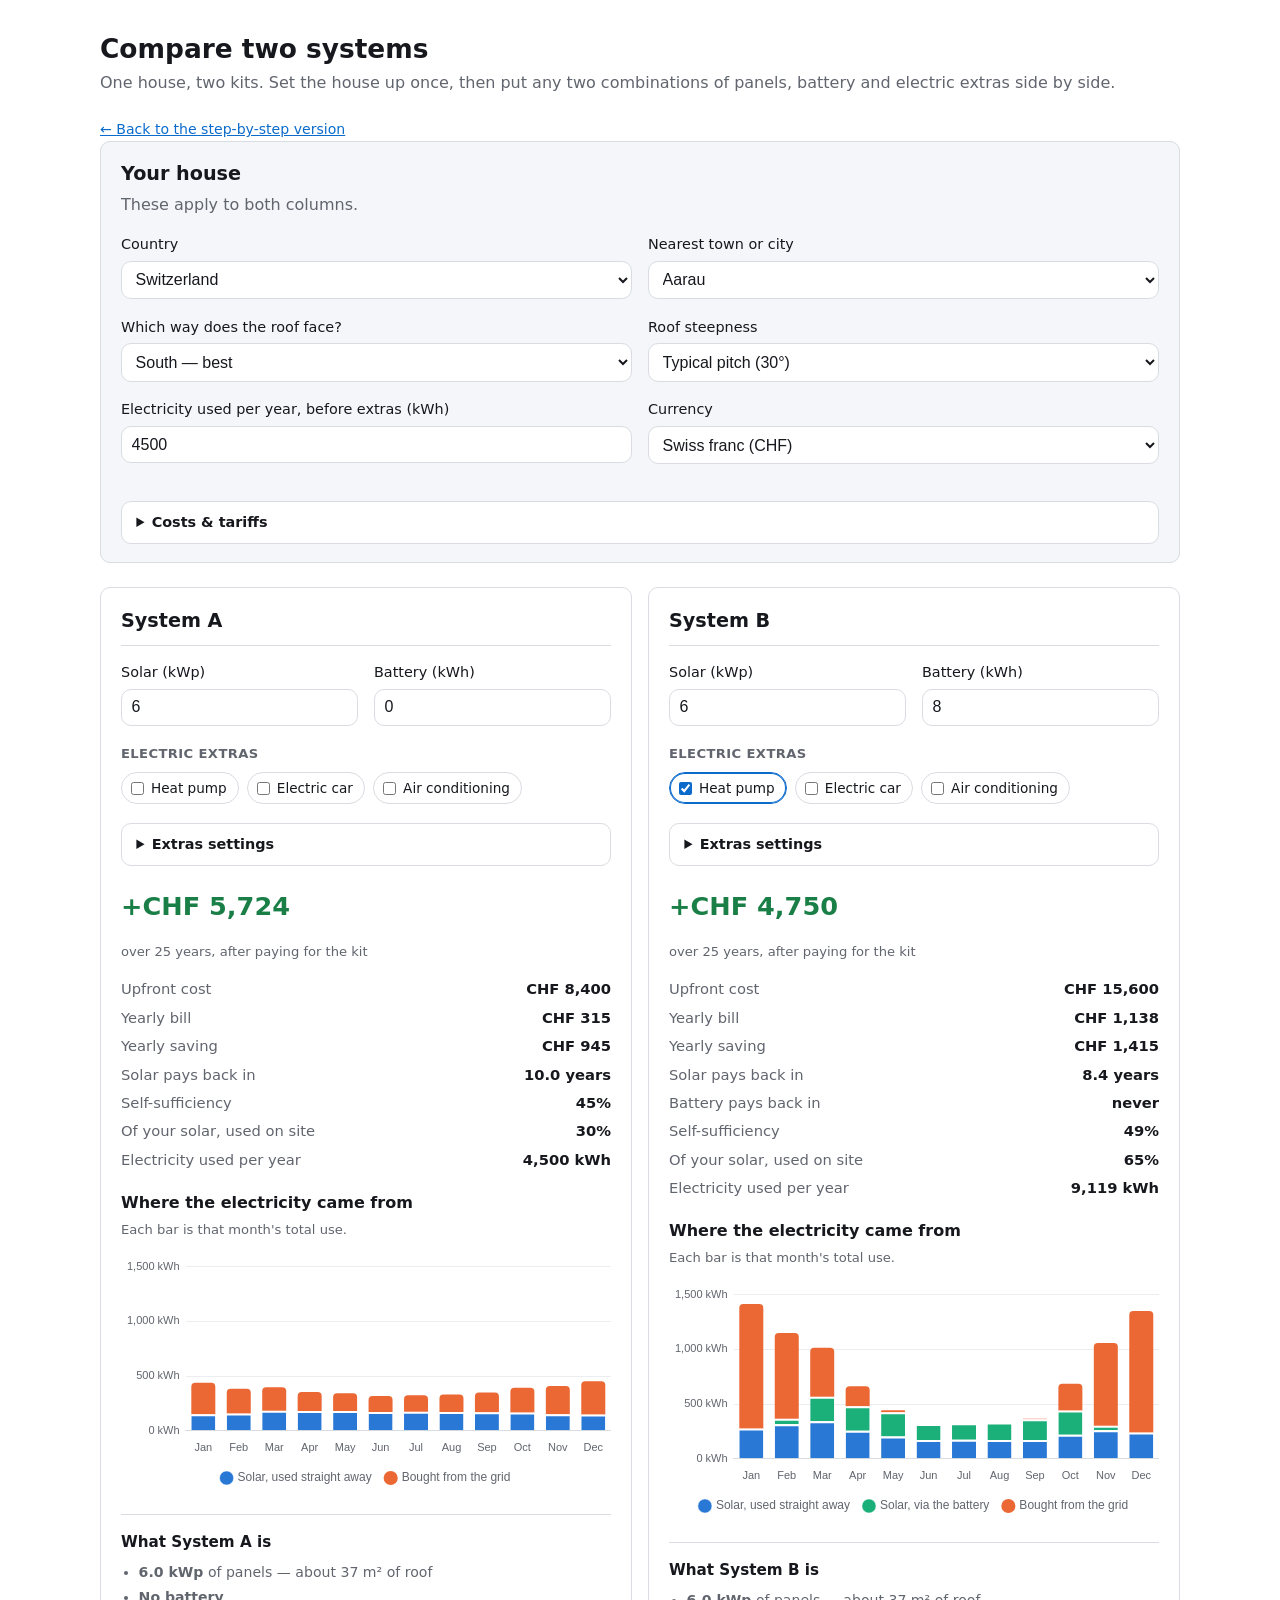
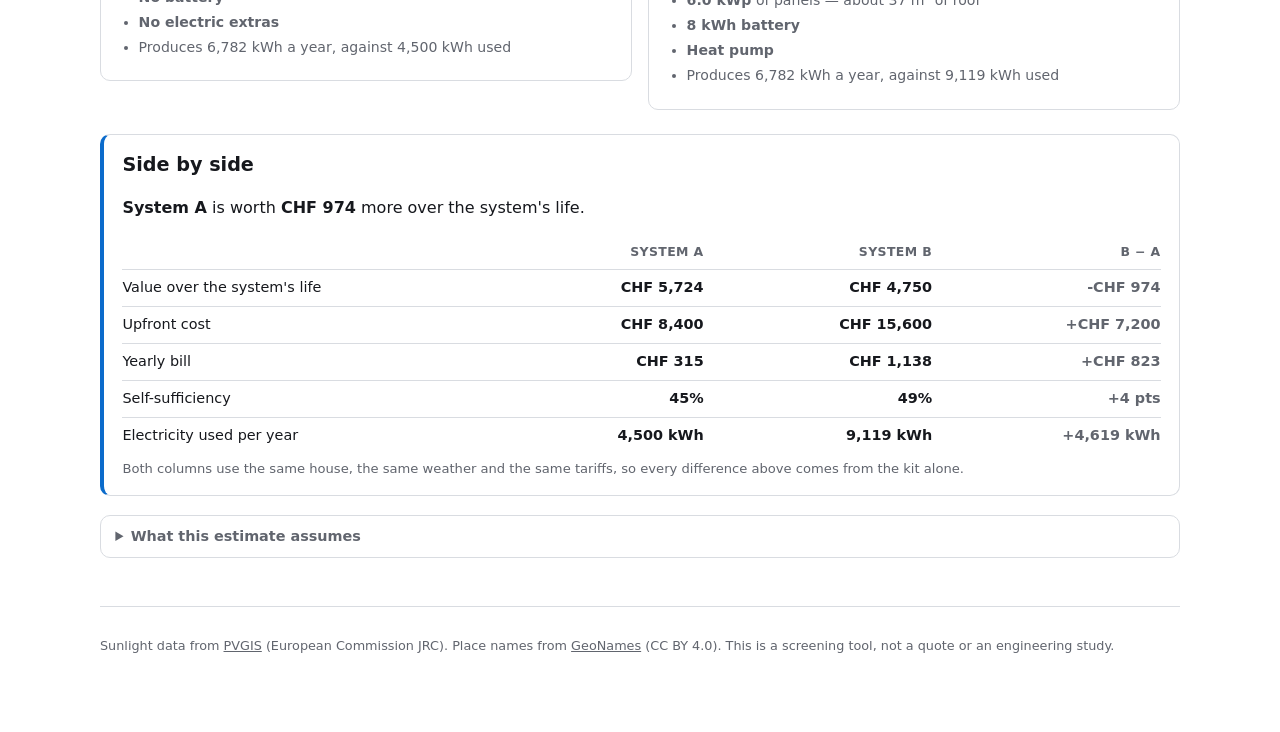
==== compare.html @ e77e7092 "Add results dashboard and side-by-side comparison mode Milestone 5 — results dashboard: - Four chart" ====
<!DOCTYPE html>
<html lang="en">
<head>
  <meta charset="UTF-8" />
  <meta name="viewport" content="width=device-width, initial-scale=1.0" />
  <title>Compare two systems — Solar Advisor</title>
  <link rel="stylesheet" href="css/style.css" />
</head>
<body class="compare-mode">
  <main>
    <header class="page-header">
      <h1>Compare two systems</h1>
      <p class="subtitle">
        One house, two kits. Set the house up once, then put any two combinations of panels,
        battery and electric extras side by side.
      </p>
      <p class="mode-switch"><a href="index.html">&larr; Back to the step-by-step version</a></p>
    </header>

    <!-- The house is shared on purpose: two scenarios in different towns, or on different
         tariffs, are not comparable — the difference would not be something you could act on.
         Only the kit differs between the columns. -->
    <section class="shared-panel">
      <h2>Your house</h2>
      <p class="lead">These apply to both columns.</p>

      <div class="row">
        <div class="field">
          <label for="country">Country</label>
          <select id="country"></select>
        </div>
        <div class="field">
          <label for="city">Nearest town or city</label>
          <select id="city"></select>
        </div>
      </div>

      <div class="row">
        <div class="field">
          <label for="orientation">Which way does the roof face?</label>
          <select id="orientation">
            <option value="0" selected>South — best</option>
            <option value="-45">South-east</option>
            <option value="45">South-west</option>
            <option value="-90">East</option>
            <option value="90">West</option>
          </select>
        </div>
        <div class="field">
          <label for="tilt">Roof steepness</label>
          <select id="tilt">
            <option value="0">Flat roof</option>
            <option value="15">Shallow (15°)</option>
            <option value="30" selected>Typical pitch (30°)</option>
            <option value="45">Steep (45°)</option>
          </select>
        </div>
      </div>

      <div class="row">
        <div class="field">
          <label for="consumption">Electricity used per year, before extras (kWh)</label>
          <input type="number" id="consumption" min="100" step="50" value="4500" />
        </div>
        <div class="field">
          <label for="currency">Currency</label>
          <select id="currency">
            <option value="EUR">Euro (€)</option>
            <option value="CHF">Swiss franc (CHF)</option>
            <option value="GBP">Pound sterling (£)</option>
            <option value="SEK">Swedish krona (SEK)</option>
            <option value="NOK">Norwegian krone (NOK)</option>
            <option value="DKK">Danish krone (DKK)</option>
            <option value="PLN">Polish złoty (PLN)</option>
            <option value="CZK">Czech koruna (CZK)</option>
            <option value="HUF">Hungarian forint (HUF)</option>
            <option value="RON">Romanian leu (RON)</option>
            <option value="BGN">Bulgarian lev (BGN)</option>
          </select>
        </div>
      </div>

      <details class="advanced">
        <summary>Costs &amp; tariffs</summary>
        <div class="row">
          <div class="field">
            <label for="retailPrice">What you pay for electricity (per kWh)</label>
            <input type="number" id="retailPrice" step="0.01" min="0" value="0.28" />
          </div>
          <div class="field">
            <label for="feedInTariff">What you are paid for exports (per kWh)</label>
            <input type="number" id="feedInTariff" step="0.01" min="0" value="0.08" />
          </div>
        </div>
        <div class="row">
          <div class="field">
            <label for="capexPerKwp">Solar system cost (per kWp, installed)</label>
            <input type="number" id="capexPerKwp" step="10" min="0" value="1400" />
          </div>
          <div class="field">
            <label for="batteryCapexPerKwh">Battery cost (per kWh)</label>
            <input type="number" id="batteryCapexPerKwh" step="10" min="0" value="900" />
          </div>
        </div>
        <div class="row">
          <div class="field">
            <label for="discountRate">Discount rate (%)</label>
            <input type="number" id="discountRate" step="0.1" min="0" value="3" />
          </div>
          <div class="field">
            <label for="lifetime">System lifetime (years)</label>
            <input type="number" id="lifetime" step="1" min="1" value="25" />
          </div>
        </div>
        <div class="row">
          <div class="field">
            <label for="batteryLifetime">Battery lifetime (years)</label>
            <input type="number" id="batteryLifetime" step="1" min="1" value="15" />
          </div>
          <div class="field">
            <label for="roundTrip">Battery round-trip efficiency</label>
            <input type="number" id="roundTrip" step="0.01" min="0.5" max="1" value="0.9" />
          </div>
        </div>
        <div class="row">
          <div class="field">
            <label for="performanceRatio">Performance ratio</label>
            <input type="number" id="performanceRatio" step="0.01" min="0.5" max="1" value="0.86" />
          </div>
          <div class="field">
            <label for="tariffEscalation">Yearly electricity price rise (%)</label>
            <input type="number" id="tariffEscalation" step="0.5" min="0" value="0" />
          </div>
        </div>
      </details>
    </section>

    <p class="error" id="formError" hidden></p>

    <!-- Both columns are generated from one template in js/compare.js, so they cannot drift
         apart. -->
    <div class="compare-grid" id="compareGrid"></div>

    <section class="result-block verdict-block" id="verdictBlock" hidden>
      <h2>Side by side</h2>
      <div id="deltaBody"></div>
    </section>

    <details class="advanced assumptions-panel" id="assumptions">
      <summary>What this estimate assumes</summary>
      <div id="assumptions-body"></div>
    </details>

    <footer class="page-footer">
      <p>
        Sunlight data from <a href="https://re.jrc.ec.europa.eu/pvg_tools/en/">PVGIS</a> (European
        Commission JRC). Place names from <a href="https://www.geonames.org/">GeoNames</a>
        (CC&nbsp;BY&nbsp;4.0). This is a screening tool, not a quote or an engineering study.
      </p>
    </footer>
  </main>

  <script src="js/vendor/chart.umd.js"></script>
  <script src="js/data/load-profiles.js"></script>
  <script src="js/calc/pv.js"></script>
  <script src="js/calc/climate.js"></script>
  <script src="js/calc/aggregate.js"></script>
  <script src="js/calc/dispatch.js"></script>
  <script src="js/calc/economics.js"></script>
  <script src="js/calc/scenario.js"></script>
  <script src="js/charts.js"></script>
  <script src="js/compare.js"></script>
</body>
</html>
---- css/style.css ----
:root {
  color-scheme: light dark;
  --bg: #ffffff;
  --fg: #16181d;
  --muted: #61656e;
  --border: #d9dce1;
  --accent: #0b6bcb;
  --accent-fg: #ffffff;
  --panel: #f4f6f9;
  --good: #1a7f47;
  --bad: #b4232c;
  --radius: 10px;

  /* Chart series colours live here so light and dark swap in one place and js/charts.js can
     stay written against roles. One colour per entity, reused across every chart: a reader
     who learns "aqua is the battery" on one keeps it on the next.

     These are categorical slots 1-4 of the reference palette, and the per-chart sets were run
     through the palette validator rather than picked by eye — see the header of
     js/charts.js for the measured separations and for why orange and yellow are never put in
     the same plot. */
  --c-solar: #2a78d6;
  --c-battery: #1baf7a;
  --c-grid: #eb6834;
  --c-exported: #eda100;
  --chart-gridline: #ebedf0;
}

@media (prefers-color-scheme: dark) {
  :root {
    --bg: #131519;
    --fg: #e9eaec;
    --muted: #9aa0aa;
    --border: #333740;
    --accent: #4f9bf0;
    --accent-fg: #0b1220;
    --panel: #1c1f25;
    --good: #4cc38a;
    --bad: #f2777f;

    /* Not an automatic flip: these are the same four hues re-stepped for the dark surface
       and validated against it separately. */
    --c-solar: #3987e5;
    --c-battery: #199e70;
    --c-grid: #d95926;
    --c-exported: #c98500;
    --chart-gridline: #23262c;
  }
}

* {
  box-sizing: border-box;
}

body {
  margin: 0;
  padding: 2rem 1rem 4rem;
  background: var(--bg);
  color: var(--fg);
  font-family: system-ui, -apple-system, "Segoe UI", Roboto, sans-serif;
  line-height: 1.5;
}

main {
  max-width: 640px;
  margin: 0 auto;
  transition: max-width 0.2s ease;
}

/* The wizard reads best as a narrow column; the dashboard needs room for two charts abreast.
   The class is set on the body only while the results step is showing. */
body.results-wide main {
  max-width: 900px;
}

h1 {
  font-size: 1.65rem;
  line-height: 1.25;
  margin: 0 0 0.4rem;
}

h2 {
  font-size: 1.2rem;
  margin: 0 0 1rem;
}

.subtitle,
.lead {
  color: var(--muted);
  margin: 0 0 1.5rem;
}

/* ---- stepper ---- */
.steps {
  display: flex;
  gap: 0.35rem;
  list-style: none;
  padding: 0;
  margin: 0 0 2rem;
  font-size: 0.78rem;
  color: var(--muted);
  flex-wrap: wrap;
}

.steps li {
  display: flex;
  align-items: center;
  gap: 0.35rem;
  padding: 0.3rem 0.6rem 0.3rem 0.3rem;
  border-radius: 999px;
}

.steps li[aria-current="step"] {
  background: var(--panel);
  color: var(--fg);
  font-weight: 600;
}

.steps .dot {
  display: inline-grid;
  place-items: center;
  width: 1.4rem;
  height: 1.4rem;
  border-radius: 50%;
  background: var(--border);
  color: var(--fg);
  font-size: 0.72rem;
  font-weight: 600;
}

.steps li[aria-current="step"] .dot {
  background: var(--accent);
  color: var(--accent-fg);
}

.steps li.done .dot {
  background: var(--good);
  color: #fff;
}

/* ---- fields ---- */
.field {
  margin-bottom: 1.1rem;
}

label {
  display: block;
  font-size: 0.9rem;
  font-weight: 500;
  margin-bottom: 0.3rem;
}

input[type="number"],
select {
  width: 100%;
  padding: 0.55rem 0.6rem;
  font-size: 1rem;
  color: var(--fg);
  background: var(--bg);
  border: 1px solid var(--border);
  border-radius: var(--radius);
}

input:focus-visible,
select:focus-visible,
button:focus-visible,
summary:focus-visible {
  outline: 2px solid var(--accent);
  outline-offset: 2px;
}

input[aria-invalid="true"] {
  border-color: var(--bad);
}

.hint {
  margin: 0.35rem 0 0;
  font-size: 0.82rem;
  color: var(--muted);
}

.row {
  display: grid;
  grid-template-columns: 1fr 1fr;
  gap: 1rem;
}

@media (max-width: 520px) {
  .row {
    grid-template-columns: 1fr;
    gap: 0;
  }
}

fieldset.sizing {
  border: 1px solid var(--border);
  border-radius: var(--radius);
  padding: 1rem;
  margin: 0 0 1.1rem;
}

legend {
  font-size: 0.9rem;
  font-weight: 600;
  padding: 0 0.35rem;
}

.choice {
  display: flex;
  gap: 1rem;
  flex-wrap: wrap;
  margin-bottom: 0.9rem;
}

.radio {
  display: flex;
  align-items: center;
  gap: 0.4rem;
  font-weight: 400;
  font-size: 0.9rem;
  margin: 0;
}

.radio input {
  width: auto;
}

.derived {
  margin: 0;
  font-size: 0.85rem;
  color: var(--muted);
}

details.advanced {
  border: 1px solid var(--border);
  border-radius: var(--radius);
  padding: 0.6rem 0.9rem;
  margin-top: 1.2rem;
}

details.advanced summary {
  cursor: pointer;
  font-weight: 600;
  font-size: 0.9rem;
}

details.advanced[open] summary {
  margin-bottom: 0.9rem;
}

.asset {
  border: 1px solid var(--border);
  border-radius: var(--radius);
  padding: 0.9rem 1rem;
  margin-bottom: 1rem;
}

.toggle {
  display: flex;
  align-items: flex-start;
  gap: 0.55rem;
  margin: 0;
  font-weight: 400;
  cursor: pointer;
}

.toggle input {
  width: auto;
  margin-top: 0.25rem;
  flex: none;
}

.asset .hint {
  margin-left: 1.6rem;
}

.asset details.advanced {
  margin-top: 0.8rem;
}

.asset details.advanced[hidden] {
  display: none;
}

.delta-list {
  display: grid;
  gap: 0.6rem;
}

.delta {
  display: grid;
  grid-template-columns: 1fr auto;
  gap: 0.2rem 1rem;
  padding: 0.6rem 0.75rem;
  background: var(--panel);
  border-radius: var(--radius);
  font-size: 0.9rem;
}

.delta .name {
  font-weight: 600;
}

.delta .figure {
  text-align: right;
  font-weight: 600;
  font-variant-numeric: tabular-nums;
}

.delta .note {
  grid-column: 1 / -1;
  color: var(--muted);
  font-size: 0.84rem;
}

.placeholder {
  background: var(--panel);
  border-radius: var(--radius);
  padding: 1rem;
  font-size: 0.92rem;
}

.placeholder p {
  margin: 0 0 0.5rem;
}

.placeholder p:last-child {
  margin-bottom: 0;
}

/* ---- navigation ---- */
.wizard-nav {
  display: flex;
  gap: 0.6rem;
  margin-top: 1.8rem;
}

button {
  padding: 0.65rem 1.4rem;
  font-size: 1rem;
  font-weight: 600;
  border: none;
  border-radius: var(--radius);
  background: var(--accent);
  color: var(--accent-fg);
  cursor: pointer;
}

button.secondary {
  background: transparent;
  color: var(--fg);
  border: 1px solid var(--border);
  font-weight: 500;
}

button:hover {
  filter: brightness(1.07);
}

.error {
  margin-top: 0.9rem;
  color: var(--bad);
  font-size: 0.9rem;
}

/* ---- results ---- */
.verdict {
  background: var(--panel);
  border-left: 4px solid var(--accent);
  border-radius: var(--radius);
  padding: 1rem 1.15rem;
  margin-bottom: 1.5rem;
}

.verdict h3 {
  margin: 0 0 0.4rem;
  font-size: 1.05rem;
}

.verdict p {
  margin: 0;
  font-size: 0.95rem;
}

.headline {
  font-size: 1.9rem;
  font-weight: 700;
  line-height: 1.1;
}

.headline.good {
  color: var(--good);
}

.headline.bad {
  color: var(--bad);
}

.headline + .headline-note {
  margin: -0.2rem 0 1rem;
}

.result-block {
  border: 1px solid var(--border);
  border-radius: var(--radius);
  padding: 1rem 1.15rem;
  margin-bottom: 1rem;
}

.result-block h3 {
  margin: 0 0 0.75rem;
  font-size: 1rem;
}

.kv {
  display: grid;
  grid-template-columns: 1fr auto;
  gap: 0.4rem 1rem;
  margin: 0;
  font-size: 0.92rem;
}

.kv dt {
  color: var(--muted);
}

.kv dd {
  margin: 0;
  font-weight: 600;
  text-align: right;
  font-variant-numeric: tabular-nums;
}

/* The share is the supporting figure, not the headline one. */
.kv .share {
  font-weight: 400;
  color: var(--muted);
}

.kv dt.sub {
  padding-left: 0.9rem;
  font-size: 0.88em;
}

.kv dt.sub + dd {
  font-weight: 400;
  color: var(--muted);
}

.bar {
  height: 8px;
  border-radius: 4px;
  background: var(--border);
  overflow: hidden;
  margin: 0.15rem 0 0.7rem;
}

.bar span {
  display: block;
  height: 100%;
  background: var(--accent);
}

/* ---- results: extras toggles ---- */
/* One control row above everything it scopes — never a control inside a chart card, so every
   chart on the page always shows the same scenario. */
.scenario-bar {
  border: 1px solid var(--border);
  border-radius: var(--radius);
  padding: 0.85rem 1rem;
  margin-bottom: 1.25rem;
  background: var(--panel);
}

.scenario-bar-label {
  margin: 0 0 0.6rem;
  font-size: 0.82rem;
  font-weight: 600;
  color: var(--muted);
  text-transform: uppercase;
  letter-spacing: 0.03em;
}

.scenario-toggles {
  display: flex;
  flex-wrap: wrap;
  gap: 0.5rem;
}

.chip {
  display: inline-flex;
  align-items: center;
  gap: 0.45rem;
  margin: 0;
  padding: 0.4rem 0.85rem 0.4rem 0.7rem;
  border: 1px solid var(--border);
  border-radius: 999px;
  background: var(--bg);
  font-size: 0.9rem;
  font-weight: 500;
  cursor: pointer;
}

.chip input {
  width: auto;
  margin: 0;
  flex: none;
  accent-color: var(--accent);
}

.chip:has(input:checked) {
  border-color: var(--accent);
  box-shadow: inset 0 0 0 1px var(--accent);
}

.chip:has(input:focus-visible) {
  outline: 2px solid var(--accent);
  outline-offset: 2px;
}

.scenario-bar .hint {
  margin-top: 0.7rem;
}

/* ---- results: charts ---- */
.chart-grid {
  display: grid;
  grid-template-columns: repeat(2, minmax(0, 1fr));
  gap: 1rem;
  margin-bottom: 1rem;
}

.chart-card {
  margin: 0;
  border: 1px solid var(--border);
  border-radius: var(--radius);
  padding: 1rem 1.15rem 1.15rem;
  min-width: 0;
}

.chart-card.wide {
  grid-column: 1 / -1;
}

.chart-card[hidden] {
  display: none;
}

.chart-card figcaption h3 {
  margin: 0 0 0.3rem;
  font-size: 1rem;
}

.chart-card figcaption .hint {
  margin: 0 0 0.9rem;
}

/* Sized to hold the plot *and* the axis and legend bands beneath it, so the card never grows
   its own little scrollbar. */
.chart-frame {
  position: relative;
  height: 260px;
}

.chart-card.wide .chart-frame {
  height: 320px;
}

@media (max-width: 720px) {
  .chart-grid {
    grid-template-columns: minmax(0, 1fr);
  }
}

/* ---- comparison mode ---- */
body.compare-mode main {
  max-width: 1080px;
}

.mode-switch {
  margin: 0.75rem 0 0;
  font-size: 0.88rem;
}

.mode-switch a {
  color: var(--accent);
}

.shared-panel {
  border: 1px solid var(--border);
  border-radius: var(--radius);
  padding: 1.15rem 1.25rem;
  margin-bottom: 1.5rem;
  background: var(--panel);
}

.shared-panel h2 {
  margin-bottom: 0.25rem;
}

.shared-panel .lead {
  margin-bottom: 1.1rem;
}

.shared-panel details.advanced {
  background: var(--bg);
}

.compare-grid {
  display: grid;
  grid-template-columns: repeat(2, minmax(0, 1fr));
  gap: 1rem;
  align-items: start;
  margin-bottom: 1.5rem;
}

.compare-col {
  border: 1px solid var(--border);
  border-radius: var(--radius);
  padding: 1.15rem 1.25rem;
  min-width: 0;
}

.compare-col > h2 {
  margin-bottom: 1rem;
  padding-bottom: 0.6rem;
  border-bottom: 1px solid var(--border);
}

.col-inputs {
  margin-bottom: 1.25rem;
}

.col-inputs .scenario-bar-label {
  margin: 0 0 0.55rem;
  font-size: 0.82rem;
  font-weight: 600;
  color: var(--muted);
  text-transform: uppercase;
  letter-spacing: 0.03em;
}

.col-inputs .chip {
  font-size: 0.85rem;
  padding: 0.3rem 0.7rem 0.3rem 0.55rem;
}

.col-result .headline {
  font-size: 1.6rem;
}

.compare-col .chart-card {
  border: 0;
  padding: 0;
  margin-top: 1.25rem;
}

.compare-col .chart-frame {
  height: 240px;
}

.col-summary {
  margin-top: 1.25rem;
  padding-top: 1rem;
  border-top: 1px solid var(--border);
}

.col-summary h3 {
  margin: 0 0 0.5rem;
  font-size: 0.95rem;
}

.summary-list {
  margin: 0;
  padding-left: 1.1rem;
  font-size: 0.88rem;
  color: var(--muted);
}

.summary-list li {
  margin-bottom: 0.25rem;
}

.verdict-block {
  border-left: 4px solid var(--accent);
}

.verdict-line {
  margin: 0 0 1rem;
  font-size: 1rem;
}

.delta-table {
  font-size: 0.9rem;
}

.delta-row {
  display: grid;
  grid-template-columns: 1.6fr 1fr 1fr 1fr;
  gap: 0.5rem;
  padding: 0.45rem 0;
  border-bottom: 1px solid var(--border);
}

.delta-row span:not(:first-child) {
  text-align: right;
  font-variant-numeric: tabular-nums;
  font-weight: 600;
}

.delta-row.head {
  font-size: 0.78rem;
  text-transform: uppercase;
  letter-spacing: 0.03em;
  color: var(--muted);
}

.delta-row.head span {
  font-weight: 600;
}

.delta-row:last-child {
  border-bottom: 0;
}

.delta-cell {
  color: var(--muted);
}

@media (max-width: 860px) {
  .compare-grid {
    grid-template-columns: minmax(0, 1fr);
  }

  .delta-row {
    grid-template-columns: 1.4fr 1fr 1fr;
  }

  .delta-row span:nth-child(4) {
    display: none;
  }
}

.assumptions-panel {
  font-size: 0.86rem;
  color: var(--muted);
}

.assumptions-panel ul {
  margin: 0;
  padding-left: 1.1rem;
}

.assumptions-panel li {
  margin-bottom: 0.4rem;
}

/* ---- footer ---- */
.page-footer {
  margin-top: 3rem;
  padding-top: 1rem;
  border-top: 1px solid var(--border);
  font-size: 0.8rem;
  color: var(--muted);
}

.page-footer a {
  color: inherit;
}

.hidden {
  display: none;
}
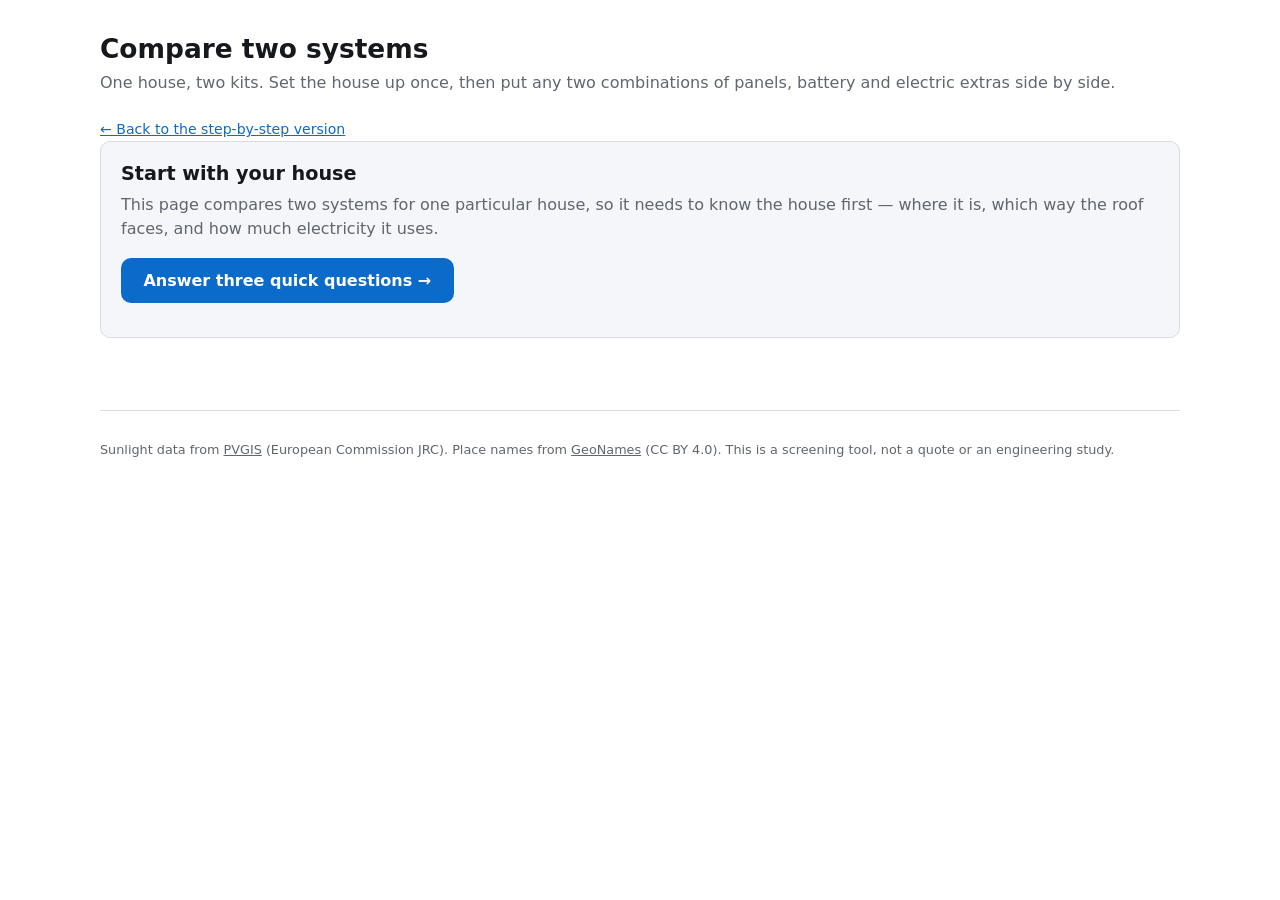
==== commit 5ad3324e: "Lock the house in comparison mode and reach it only from the wizard Comparison mode no longer stands" ====
--- a/compare.html
+++ b/compare.html
@@ -17,51 +17,38 @@
       <p class="mode-switch"><a href="index.html">&larr; Back to the step-by-step version</a></p>
     </header>
 
-    <!-- The house is shared on purpose: two scenarios in different towns, or on different
-         tariffs, are not comparable — the difference would not be something you could act on.
-         Only the kit differs between the columns. -->
-    <section class="shared-panel">
-      <h2>Your house</h2>
-      <p class="lead">These apply to both columns.</p>
+    <!-- Shown when the page is opened directly rather than from the last step of the wizard.
+         A locked house needs a house to lock, so there is nothing sensible to show without
+         one. -->
+    <section class="shared-panel" id="noStatePanel" hidden>
+      <h2>Start with your house</h2>
+      <p class="lead">
+        This page compares two systems for one particular house, so it needs to know the house
+        first — where it is, which way the roof faces, and how much electricity it uses.
+      </p>
+      <p><a class="button-link" href="index.html">Answer three quick questions &rarr;</a></p>
+    </section>
 
-      <div class="row">
-        <div class="field">
-          <label for="country">Country</label>
-          <select id="country"></select>
+    <!-- The house is fixed here, not merely shared. It was settled in the wizard, and letting
+         it move would break the one thing this page is for: two scenarios in different towns,
+         or on different roofs, are not comparable — the difference would not be something a
+         homeowner could act on. Only the kit differs between the columns. -->
+    <section class="shared-panel" id="housePanel" hidden>
+      <div class="house-head">
+        <div>
+          <h2>Your house</h2>
+          <p class="lead">
+            Carried over from your answers, and fixed for both columns — only the kit below
+            changes.
+          </p>
         </div>
-        <div class="field">
-          <label for="city">Nearest town or city</label>
-          <select id="city"></select>
-        </div>
+        <a class="secondary-link" href="index.html">Change my house</a>
       </div>
 
-      <div class="row">
-        <div class="field">
-          <label for="orientation">Which way does the roof face?</label>
-          <select id="orientation">
-            <option value="0" selected>South — best</option>
-            <option value="-45">South-east</option>
-            <option value="45">South-west</option>
-            <option value="-90">East</option>
-            <option value="90">West</option>
-          </select>
-        </div>
-        <div class="field">
-          <label for="tilt">Roof steepness</label>
-          <select id="tilt">
-            <option value="0">Flat roof</option>
-            <option value="15">Shallow (15°)</option>
-            <option value="30" selected>Typical pitch (30°)</option>
-            <option value="45">Steep (45°)</option>
-          </select>
-        </div>
-      </div>
+      <dl class="house-summary" id="houseSummary"></dl>
 
-      <div class="row">
-        <div class="field">
-          <label for="consumption">Electricity used per year, before extras (kWh)</label>
-          <input type="number" id="consumption" min="100" step="50" value="4500" />
-        </div>
+      <details class="advanced">
+        <summary>Costs &amp; tariffs</summary>
         <div class="field">
           <label for="currency">Currency</label>
           <select id="currency">
@@ -78,10 +65,6 @@
             <option value="BGN">Bulgarian lev (BGN)</option>
           </select>
         </div>
-      </div>
-
-      <details class="advanced">
-        <summary>Costs &amp; tariffs</summary>
         <div class="row">
           <div class="field">
             <label for="retailPrice">What you pay for electricity (per kWh)</label>
@@ -137,6 +120,11 @@
 
     <p class="error" id="formError" hidden></p>
 
+    <!-- Only the panels and the battery are costed anywhere in this tool, so when an extra is
+         switched on this says so where the money figures are, not only in the panel at the
+         bottom. -->
+    <p class="notice" id="costNotice" hidden></p>
+
     <!-- Both columns are generated from one template in js/compare.js, so they cannot drift
          apart. -->
     <div class="compare-grid" id="compareGrid"></div>
@@ -146,7 +134,7 @@
       <div id="deltaBody"></div>
     </section>
 
-    <details class="advanced assumptions-panel" id="assumptions">
+    <details class="advanced assumptions-panel" id="assumptions" hidden>
       <summary>What this estimate assumes</summary>
       <div id="assumptions-body"></div>
     </details>
@@ -168,6 +156,7 @@
   <script src="js/calc/dispatch.js"></script>
   <script src="js/calc/economics.js"></script>
   <script src="js/calc/scenario.js"></script>
+  <script src="js/state.js"></script>
   <script src="js/charts.js"></script>
   <script src="js/compare.js"></script>
 </body>
--- a/css/style.css
+++ b/css/style.css
@@ -24,6 +24,10 @@
   --c-grid: #eb6834;
   --c-exported: #eda100;
   --chart-gridline: #ebedf0;
+
+  --notice-bg: #fdf6e6;
+  --notice-border: #ecd9a8;
+  --notice-rule: #d99b0b;
 }
 
 @media (prefers-color-scheme: dark) {
@@ -45,6 +49,10 @@
     --c-grid: #d95926;
     --c-exported: #c98500;
     --chart-gridline: #23262c;
+
+    --notice-bg: #241f14;
+    --notice-border: #4a3f22;
+    --notice-rule: #d99b0b;
   }
 }
 
@@ -572,6 +580,57 @@
   }
 }
 
+/* ---- call to action + notices ---- */
+.cta {
+  display: flex;
+  align-items: center;
+  justify-content: space-between;
+  gap: 1.25rem;
+  flex-wrap: wrap;
+  border: 1px solid var(--border);
+  border-radius: var(--radius);
+  padding: 1rem 1.15rem;
+  margin-bottom: 1rem;
+  background: var(--panel);
+}
+
+.cta h3 {
+  margin: 0 0 0.3rem;
+  font-size: 1rem;
+}
+
+.cta .hint {
+  margin: 0;
+  max-width: 46ch;
+}
+
+.cta button {
+  flex: none;
+}
+
+/* A caveat that changes how a money figure should be read belongs beside the figure, not in
+   a panel at the bottom of the page. Warm rather than red: it qualifies the result, it does
+   not mean something went wrong. */
+.notice {
+  border: 1px solid var(--notice-border);
+  border-left: 4px solid var(--notice-rule);
+  border-radius: var(--radius);
+  background: var(--notice-bg);
+  padding: 0.8rem 1rem;
+  margin: 0 0 1.25rem;
+  font-size: 0.88rem;
+}
+
+.button-link {
+  display: inline-block;
+  padding: 0.65rem 1.4rem;
+  border-radius: var(--radius);
+  background: var(--accent);
+  color: var(--accent-fg);
+  font-weight: 600;
+  text-decoration: none;
+}
+
 /* ---- comparison mode ---- */
 body.compare-mode main {
   max-width: 1080px;
@@ -584,6 +643,38 @@
 
 .mode-switch a {
   color: var(--accent);
+}
+
+.house-head {
+  display: flex;
+  align-items: flex-start;
+  justify-content: space-between;
+  gap: 1rem;
+  flex-wrap: wrap;
+}
+
+.secondary-link {
+  flex: none;
+  font-size: 0.88rem;
+  color: var(--accent);
+}
+
+/* The house is shown, not offered for editing — it was settled in the wizard. */
+.house-summary {
+  display: grid;
+  grid-template-columns: auto 1fr;
+  gap: 0.35rem 1.25rem;
+  margin: 0.25rem 0 0;
+  font-size: 0.92rem;
+}
+
+.house-summary dt {
+  color: var(--muted);
+}
+
+.house-summary dd {
+  margin: 0;
+  font-weight: 600;
 }
 
 .shared-panel {
@@ -659,15 +750,26 @@
   height: 240px;
 }
 
+/* Every row is rendered in both columns, with a dash where it does not apply, so the two
+   charts and the blocks under them line up horizontally. Columns that grow different numbers
+   of rows put their charts at different heights, and charts you cannot scan across defeat the
+   point of a side-by-side layout. */
+.col-energy,
 .col-summary {
   margin-top: 1.25rem;
   padding-top: 1rem;
   border-top: 1px solid var(--border);
 }
 
+.col-energy h3,
 .col-summary h3 {
-  margin: 0 0 0.5rem;
+  margin: 0 0 0.6rem;
   font-size: 0.95rem;
+}
+
+.kv .na {
+  color: var(--muted);
+  font-weight: 400;
 }
 
 .summary-list {
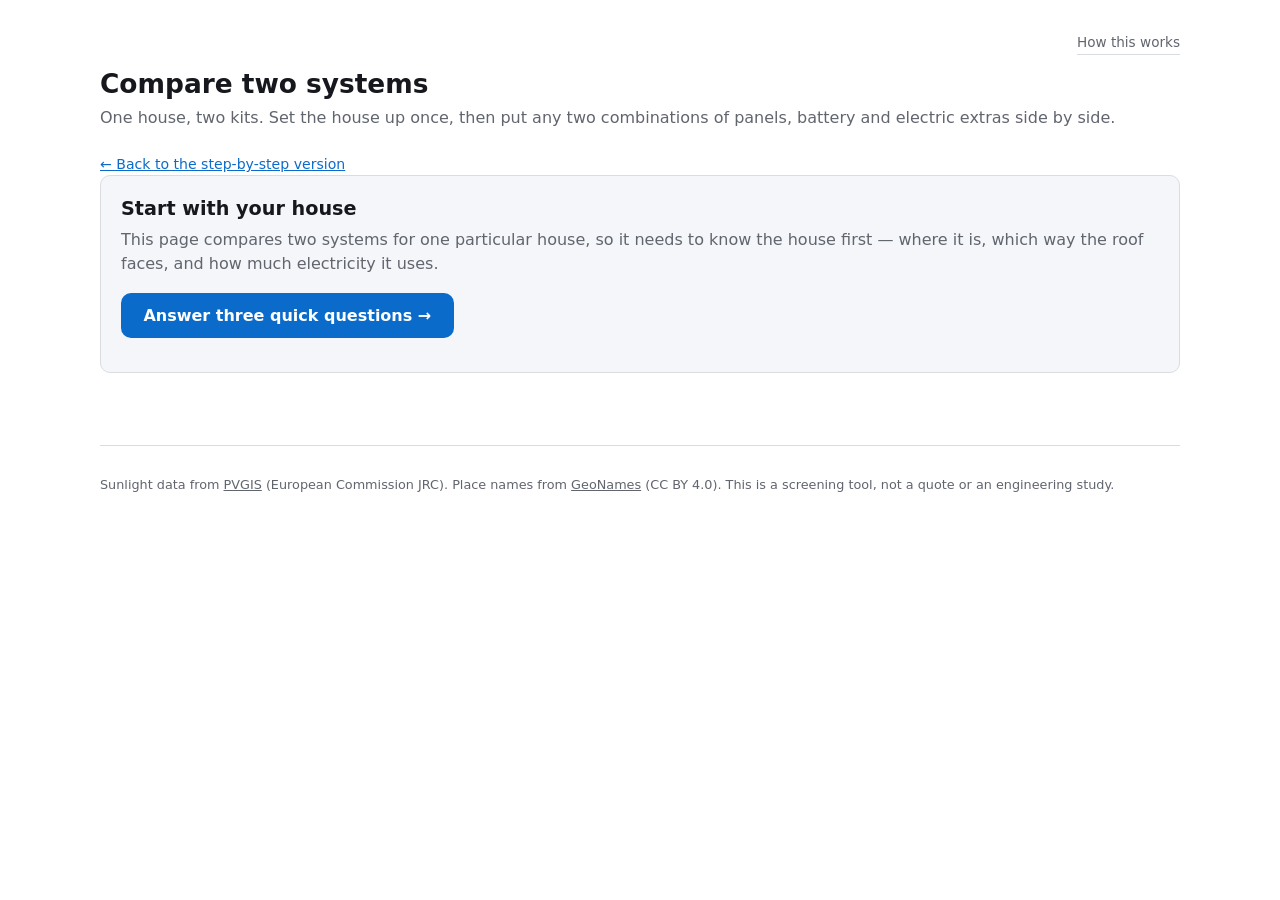
==== commit 367e0b0d: "Write the method out on its own page and link it from every header The per-results assumptions panel" ====
--- a/compare.html
+++ b/compare.html
@@ -9,6 +9,9 @@
 <body class="compare-mode">
   <main>
     <header class="page-header">
+      <nav class="site-nav">
+        <a href="methodology.html">How this works</a>
+      </nav>
       <h1>Compare two systems</h1>
       <p class="subtitle">
         One house, two kits. Set the house up once, then put any two combinations of panels,
--- a/css/style.css
+++ b/css/style.css
@@ -857,6 +857,165 @@
   margin-bottom: 0.4rem;
 }
 
+/* ---- header link to the methodology page ----
+   On every page, in the header rather than the footer: the method is the thing this tool has
+   to offer against an installer's spreadsheet, so it should not be findable only by someone
+   who already went looking. Comparison mode is deliberately *not* linked here — it is reached
+   from the end of the wizard, on a house the visitor has already described. */
+.site-nav {
+  display: flex;
+  justify-content: flex-end;
+  gap: 1rem;
+  margin-bottom: 0.75rem;
+  font-size: 0.85rem;
+}
+
+.site-nav a {
+  color: var(--muted);
+  text-decoration: none;
+  border-bottom: 1px solid var(--border);
+  padding-bottom: 0.1rem;
+}
+
+.site-nav a:hover,
+.site-nav a:focus-visible {
+  color: var(--accent);
+  border-bottom-color: var(--accent);
+}
+
+/* ---- methodology page ----
+   A reading page, so the column is set narrower than the wizard's and the whole page —
+   header, prose and footer — shares that one measure rather than having the text sit
+   off-centre inside a wider shell. */
+body.doc-page main {
+  max-width: 36rem;
+}
+
+.doc h2 {
+  font-size: 1.15rem;
+  margin: 2.75rem 0 0.75rem;
+  padding-top: 1.25rem;
+  border-top: 1px solid var(--border);
+}
+
+.doc h3 {
+  font-size: 0.98rem;
+  margin: 1.75rem 0 0.5rem;
+}
+
+.doc p {
+  margin: 0 0 1rem;
+}
+
+.doc code {
+  font-size: 0.86em;
+  background: var(--panel);
+  border-radius: 4px;
+  padding: 0.1em 0.35em;
+}
+
+.doc-intro {
+  font-size: 1.02rem;
+}
+
+/* Formulas are set apart rather than run into the prose: they are the claims a sceptical
+   reader will want to check, and they should be findable by scanning. */
+.formula {
+  background: var(--panel);
+  border-left: 3px solid var(--accent);
+  border-radius: 0 var(--radius) var(--radius) 0;
+  padding: 0.7rem 0.9rem;
+  margin: 0 0 1rem;
+  font-size: 0.92rem;
+  overflow-x: auto;
+}
+
+.toc {
+  background: var(--panel);
+  border-radius: var(--radius);
+  padding: 1rem 1.25rem;
+  margin-bottom: 2rem;
+}
+
+.toc h2 {
+  font-size: 0.78rem;
+  text-transform: uppercase;
+  letter-spacing: 0.04em;
+  color: var(--muted);
+  margin: 0 0 0.5rem;
+  padding: 0;
+  border: 0;
+}
+
+.toc ol {
+  margin: 0;
+  padding-left: 1.2rem;
+  font-size: 0.92rem;
+}
+
+.toc li {
+  margin-bottom: 0.25rem;
+}
+
+.doc-list {
+  margin: 0 0 1.25rem;
+}
+
+.doc-list dt {
+  font-weight: 600;
+  margin-bottom: 0.2rem;
+}
+
+/* Full-strength text: what is in these definitions is the substance of the section, not an
+   aside, and a paragraph of it set in the muted grey reads as small print. */
+.doc-list dd {
+  margin: 0 0 0.9rem;
+}
+
+/* The building-vintage figures read as a table, not as prose. */
+.doc-list.compact {
+  display: grid;
+  grid-template-columns: 1fr auto;
+  gap: 0.15rem 1rem;
+  font-size: 0.92rem;
+}
+
+.doc-list.compact dt {
+  font-weight: 400;
+}
+
+.doc-list.compact dd {
+  margin: 0;
+  text-align: right;
+  font-variant-numeric: tabular-nums;
+  color: var(--fg);
+}
+
+.doc-steps,
+.doc-limits {
+  padding-left: 1.2rem;
+  margin: 0 0 1.25rem;
+}
+
+.doc-steps li,
+.doc-limits li {
+  margin-bottom: 0.7rem;
+}
+
+.doc-close {
+  border-left: 3px solid var(--good);
+  background: var(--panel);
+  border-radius: 0 var(--radius) var(--radius) 0;
+  padding: 0.8rem 1rem;
+  margin-top: 1.5rem;
+}
+
+.doc-source {
+  font-size: 0.84rem;
+  color: var(--muted);
+  margin-top: 1.5rem;
+}
+
 /* ---- footer ---- */
 .page-footer {
   margin-top: 3rem;
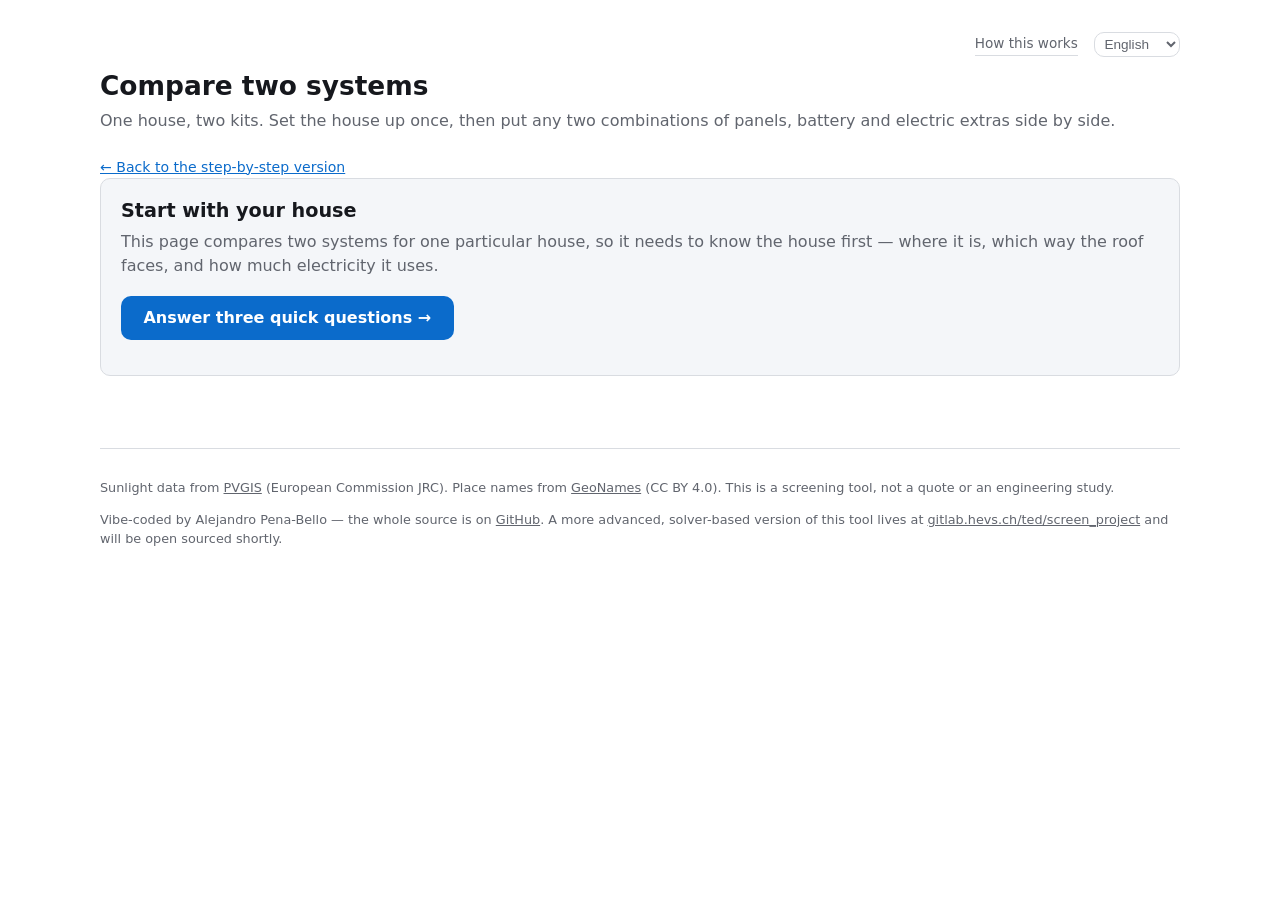
==== commit e42d41a0: "Translate the tool into five languages, bound the inputs, explain failures One commit because the ch" ====
--- a/compare.html
+++ b/compare.html
@@ -3,33 +3,46 @@
 <head>
   <meta charset="UTF-8" />
   <meta name="viewport" content="width=device-width, initial-scale=1.0" />
-  <title>Compare two systems — Solar Advisor</title>
+  <title data-i18n="compare.title">Compare two systems — Solar Advisor</title>
   <link rel="stylesheet" href="css/style.css" />
 </head>
 <body class="compare-mode">
   <main>
     <header class="page-header">
       <nav class="site-nav">
-        <a href="methodology.html">How this works</a>
+        <a href="methodology.html" data-i18n="nav.method">How this works</a>
+        <select id="langSelect" class="lang-picker" aria-label="Language"
+                data-i18n-attr="aria-label:nav.language"></select>
       </nav>
-      <h1>Compare two systems</h1>
-      <p class="subtitle">
+      <h1 data-i18n="compare.h1">Compare two systems</h1>
+      <p class="subtitle" data-i18n="compare.subtitle">
         One house, two kits. Set the house up once, then put any two combinations of panels,
         battery and electric extras side by side.
       </p>
-      <p class="mode-switch"><a href="index.html">&larr; Back to the step-by-step version</a></p>
+      <p class="mode-switch"><a href="index.html" data-i18n="compare.backLink">← Back to the step-by-step version</a></p>
     </header>
 
     <!-- Shown when the page is opened directly rather than from the last step of the wizard.
          A locked house needs a house to lock, so there is nothing sensible to show without
          one. -->
     <section class="shared-panel" id="noStatePanel" hidden>
-      <h2>Start with your house</h2>
-      <p class="lead">
+      <h2 data-i18n="compare.noState.h2">Start with your house</h2>
+      <p class="lead" data-i18n="compare.noState.lead">
         This page compares two systems for one particular house, so it needs to know the house
         first — where it is, which way the roof faces, and how much electricity it uses.
       </p>
-      <p><a class="button-link" href="index.html">Answer three quick questions &rarr;</a></p>
+      <p><a class="button-link" href="index.html" data-i18n="compare.noState.cta">Answer three quick questions →</a></p>
+    </section>
+
+    <!-- Distinct from the panel above: there *is* a house, the data behind it did not arrive.
+         Same wording as the wizard, because it is the same failure. -->
+    <section class="shared-panel" id="dataErrorPanel" role="alert" hidden>
+      <h2 data-i18n="dataError.h2">Something did not load</h2>
+      <p class="lead" data-i18n="dataError.lead">
+        The sunlight and climate data this tool runs on did not arrive, so it cannot work out
+        anything yet. That is usually a passing network problem rather than anything you did.
+      </p>
+      <p><button type="button" class="button-link" id="dataErrorRetry" data-i18n="dataError.retry">Reload the page</button></p>
     </section>
 
     <!-- The house is fixed here, not merely shared. It was settled in the wizard, and letting
@@ -39,83 +52,83 @@
     <section class="shared-panel" id="housePanel" hidden>
       <div class="house-head">
         <div>
-          <h2>Your house</h2>
-          <p class="lead">
+          <h2 data-i18n="compare.house.h2">Your house</h2>
+          <p class="lead" data-i18n="compare.house.lead">
             Carried over from your answers, and fixed for both columns — only the kit below
             changes.
           </p>
         </div>
-        <a class="secondary-link" href="index.html">Change my house</a>
+        <a class="secondary-link" href="index.html" data-i18n="compare.house.change">Change my house</a>
       </div>
 
       <dl class="house-summary" id="houseSummary"></dl>
 
       <details class="advanced">
-        <summary>Costs &amp; tariffs</summary>
+        <summary data-i18n="compare.costs.summary">Costs &amp; tariffs</summary>
         <div class="field">
-          <label for="currency">Currency</label>
+          <label for="currency" data-i18n="step2.currency">Currency</label>
           <select id="currency">
-            <option value="EUR">Euro (€)</option>
-            <option value="CHF">Swiss franc (CHF)</option>
-            <option value="GBP">Pound sterling (£)</option>
-            <option value="SEK">Swedish krona (SEK)</option>
-            <option value="NOK">Norwegian krone (NOK)</option>
-            <option value="DKK">Danish krone (DKK)</option>
-            <option value="PLN">Polish złoty (PLN)</option>
-            <option value="CZK">Czech koruna (CZK)</option>
-            <option value="HUF">Hungarian forint (HUF)</option>
-            <option value="RON">Romanian leu (RON)</option>
-            <option value="BGN">Bulgarian lev (BGN)</option>
+            <option value="EUR" data-i18n="currency.EUR">Euro (€)</option>
+            <option value="CHF" data-i18n="currency.CHF">Swiss franc (CHF)</option>
+            <option value="GBP" data-i18n="currency.GBP">Pound sterling (£)</option>
+            <option value="SEK" data-i18n="currency.SEK">Swedish krona (SEK)</option>
+            <option value="NOK" data-i18n="currency.NOK">Norwegian krone (NOK)</option>
+            <option value="DKK" data-i18n="currency.DKK">Danish krone (DKK)</option>
+            <option value="PLN" data-i18n="currency.PLN">Polish złoty (PLN)</option>
+            <option value="CZK" data-i18n="currency.CZK">Czech koruna (CZK)</option>
+            <option value="HUF" data-i18n="currency.HUF">Hungarian forint (HUF)</option>
+            <option value="RON" data-i18n="currency.RON">Romanian leu (RON)</option>
+            <option value="BGN" data-i18n="currency.BGN">Bulgarian lev (BGN)</option>
           </select>
         </div>
         <div class="row">
           <div class="field">
-            <label for="retailPrice">What you pay for electricity (per kWh)</label>
-            <input type="number" id="retailPrice" step="0.01" min="0" value="0.28" />
+            <label for="retailPrice" data-i18n="step2.retailPrice">What you pay for electricity (per kWh)</label>
+            <input type="number" id="retailPrice" step="0.01" min="0" max="5" value="0.28" />
           </div>
           <div class="field">
-            <label for="feedInTariff">What you are paid for exports (per kWh)</label>
-            <input type="number" id="feedInTariff" step="0.01" min="0" value="0.08" />
+            <label for="feedInTariff" data-i18n="step2.feedInTariff">What you are paid for exports (per kWh)</label>
+            <input type="number" id="feedInTariff" step="0.01" min="0" max="5" value="0.08" />
           </div>
         </div>
         <div class="row">
           <div class="field">
-            <label for="capexPerKwp">Solar system cost (per kWp, installed)</label>
-            <input type="number" id="capexPerKwp" step="10" min="0" value="1400" />
+            <label for="capexPerKwp" data-i18n="step2.capexPerKwp">Solar system cost (per kWp, installed)</label>
+            <input type="number" id="capexPerKwp" step="10" min="0" max="10000" value="1400" />
           </div>
           <div class="field">
-            <label for="batteryCapexPerKwh">Battery cost (per kWh)</label>
-            <input type="number" id="batteryCapexPerKwh" step="10" min="0" value="900" />
+            <label for="batteryCapexPerKwh" data-i18n="step2.batteryCapexPerKwh">Battery cost (per kWh)</label>
+            <input type="number" id="batteryCapexPerKwh" step="10" min="0" max="5000" value="900" />
           </div>
         </div>
         <div class="row">
           <div class="field">
-            <label for="discountRate">Discount rate (%)</label>
-            <input type="number" id="discountRate" step="0.1" min="0" value="3" />
+            <label for="discountRate" data-i18n="step2.discountRate">Discount rate (%)</label>
+            <input type="number" id="discountRate" step="0.1" min="0" max="20" value="3" />
           </div>
           <div class="field">
-            <label for="lifetime">System lifetime (years)</label>
-            <input type="number" id="lifetime" step="1" min="1" value="25" />
+            <label for="lifetime" data-i18n="step2.lifetime">System lifetime (years)</label>
+            <input type="number" id="lifetime" step="1" min="1" max="40" value="25" />
           </div>
         </div>
         <div class="row">
           <div class="field">
-            <label for="batteryLifetime">Battery lifetime (years)</label>
-            <input type="number" id="batteryLifetime" step="1" min="1" value="15" />
+            <label for="batteryLifetime" data-i18n="step2.batteryLifetime">Battery lifetime (years)</label>
+            <input type="number" id="batteryLifetime" step="1" min="1" max="40" value="15" />
           </div>
           <div class="field">
-            <label for="roundTrip">Battery round-trip efficiency</label>
+            <label for="roundTrip" data-i18n="step2.roundTrip">Battery round-trip efficiency</label>
             <input type="number" id="roundTrip" step="0.01" min="0.5" max="1" value="0.9" />
           </div>
         </div>
         <div class="row">
           <div class="field">
-            <label for="performanceRatio">Performance ratio</label>
+            <label for="performanceRatio" data-i18n="step2.performanceRatio">Performance ratio</label>
             <input type="number" id="performanceRatio" step="0.01" min="0.5" max="1" value="0.86" />
           </div>
           <div class="field">
-            <label for="tariffEscalation">Yearly electricity price rise (%)</label>
-            <input type="number" id="tariffEscalation" step="0.5" min="0" value="0" />
+            <label for="tariffEscalation" data-i18n="step2.tariffEscalation">Yearly electricity price rise (%)</label>
+            <input type="number" id="tariffEscalation" step="0.5" min="0" max="20" value="0" />
           </div>
         </div>
       </details>
@@ -133,25 +146,33 @@
     <div class="compare-grid" id="compareGrid"></div>
 
     <section class="result-block verdict-block" id="verdictBlock" hidden>
-      <h2>Side by side</h2>
+      <h2 data-i18n="compare.delta.h2">Side by side</h2>
       <div id="deltaBody"></div>
     </section>
 
     <details class="advanced assumptions-panel" id="assumptions" hidden>
-      <summary>What this estimate assumes</summary>
+      <summary data-i18n="assumptions.summary">What this estimate assumes</summary>
       <div id="assumptions-body"></div>
     </details>
 
     <footer class="page-footer">
-      <p>
+      <p data-i18n-html="footer.credit">
         Sunlight data from <a href="https://re.jrc.ec.europa.eu/pvg_tools/en/">PVGIS</a> (European
         Commission JRC). Place names from <a href="https://www.geonames.org/">GeoNames</a>
         (CC&nbsp;BY&nbsp;4.0). This is a screening tool, not a quote or an engineering study.
+      </p>
+      <p data-i18n-html="footer.provenance">
+        Vibe-coded by Alejandro Pena-Bello — the whole source is on
+        <a href="https://github.com/alefunxo/PV-advisor">GitHub</a>. A more advanced,
+        solver-based version of this tool lives at
+        <a href="https://gitlab.hevs.ch/ted/screen_project">gitlab.hevs.ch/ted/screen_project</a>
+        and will be open sourced shortly.
       </p>
     </footer>
   </main>
 
   <script src="js/vendor/chart.umd.js"></script>
+  <script src="js/i18n.js"></script>
   <script src="js/data/load-profiles.js"></script>
   <script src="js/calc/pv.js"></script>
   <script src="js/calc/climate.js"></script>
--- a/css/style.css
+++ b/css/style.css
@@ -631,6 +631,15 @@
   text-decoration: none;
 }
 
+/* The retry control is a button, not a link — it acts on this page rather than going
+   anywhere — so it needs the browser's own button styling cleared to match. */
+button.button-link {
+  border: 0;
+  font: inherit;
+  font-weight: 600;
+  cursor: pointer;
+}
+
 /* ---- comparison mode ---- */
 body.compare-mode main {
   max-width: 1080px;
@@ -883,6 +892,24 @@
   border-bottom-color: var(--accent);
 }
 
+/* The language picker sits in the same row as the method link, so it is sized to that row
+   rather than to the full-width form controls the shared select rule assumes. */
+.site-nav {
+  align-items: center;
+}
+
+.lang-picker {
+  width: auto;
+  padding: 0.2rem 0.35rem;
+  font-size: 0.85rem;
+  color: var(--muted);
+  border-color: var(--border);
+}
+
+.lang-picker:hover {
+  color: var(--accent);
+}
+
 /* ---- methodology page ----
    A reading page, so the column is set narrower than the wizard's and the whole page —
    header, prose and footer — shares that one measure rather than having the text sit
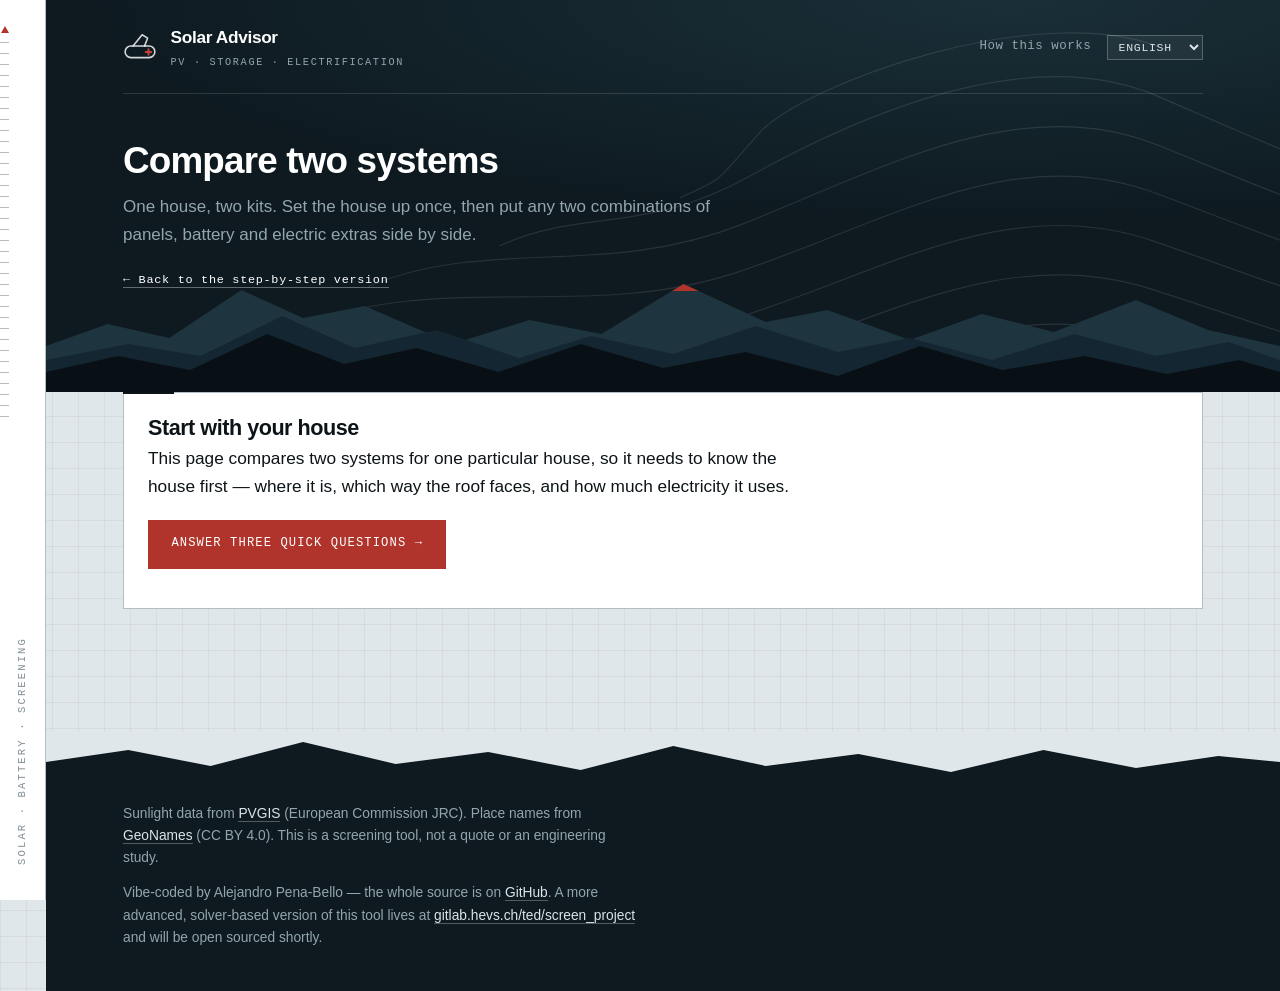
==== commit 8986c0e8: "matching new look" ====
--- a/compare.html
+++ b/compare.html
@@ -4,23 +4,47 @@
   <meta charset="UTF-8" />
   <meta name="viewport" content="width=device-width, initial-scale=1.0" />
   <title data-i18n="compare.title">Compare two systems — Solar Advisor</title>
+  <meta name="description" content="Put two solar and battery configurations for the same house side by side, one variable at a time." />
+  <meta name="theme-color" content="#0e1a20" />
+  <link rel="icon" type="image/svg+xml" href="assets/favicon.svg" />
   <link rel="stylesheet" href="css/style.css" />
 </head>
 <body class="compare-mode">
+  <div class="rail" aria-hidden="true"><span data-i18n="rail.caption">Solar · Battery · Screening</span></div>
+
+  <header class="page-header">
+    <div class="wrap">
+      <div class="masthead-nav">
+        <a class="brand" href="index.html">
+          <svg class="mark" viewBox="0 0 32 32" aria-hidden="true" focusable="false">
+            <rect x="2" y="15" width="28" height="11" rx="5.5" />
+            <path d="M9.5 15 18 4.5l5.2 3.1L20.3 15" />
+            <path class="mark-cross" d="M24 18.1v5.2M21.4 20.7h5.2" />
+          </svg>
+          <span class="brand-text">
+            <span class="brand-name" data-i18n="brand.name">Solar Advisor</span>
+            <span class="brand-tag" data-i18n="brand.tag">PV · Storage · Electrification</span>
+          </span>
+        </a>
+        <nav class="site-nav">
+          <a href="methodology.html" data-i18n="nav.method">How this works</a>
+          <select id="langSelect" class="lang-picker" aria-label="Language"
+                  data-i18n-attr="aria-label:nav.language"></select>
+        </nav>
+      </div>
+
+      <div class="masthead-hero">
+        <h1 data-i18n="compare.h1">Compare two systems</h1>
+        <p class="subtitle" data-i18n="compare.subtitle">
+          One house, two kits. Set the house up once, then put any two combinations of panels,
+          battery and electric extras side by side.
+        </p>
+        <p class="mode-switch"><a href="index.html" data-i18n="compare.backLink">← Back to the step-by-step version</a></p>
+      </div>
+    </div>
+  </header>
+
   <main>
-    <header class="page-header">
-      <nav class="site-nav">
-        <a href="methodology.html" data-i18n="nav.method">How this works</a>
-        <select id="langSelect" class="lang-picker" aria-label="Language"
-                data-i18n-attr="aria-label:nav.language"></select>
-      </nav>
-      <h1 data-i18n="compare.h1">Compare two systems</h1>
-      <p class="subtitle" data-i18n="compare.subtitle">
-        One house, two kits. Set the house up once, then put any two combinations of panels,
-        battery and electric extras side by side.
-      </p>
-      <p class="mode-switch"><a href="index.html" data-i18n="compare.backLink">← Back to the step-by-step version</a></p>
-    </header>
 
     <!-- Shown when the page is opened directly rather than from the last step of the wizard.
          A locked house needs a house to lock, so there is nothing sensible to show without
@@ -155,7 +179,10 @@
       <div id="assumptions-body"></div>
     </details>
 
-    <footer class="page-footer">
+  </main>
+
+  <footer class="page-footer">
+    <div class="wrap">
       <p data-i18n-html="footer.credit">
         Sunlight data from <a href="https://re.jrc.ec.europa.eu/pvg_tools/en/">PVGIS</a> (European
         Commission JRC). Place names from <a href="https://www.geonames.org/">GeoNames</a>
@@ -168,8 +195,8 @@
         <a href="https://gitlab.hevs.ch/ted/screen_project">gitlab.hevs.ch/ted/screen_project</a>
         and will be open sourced shortly.
       </p>
-    </footer>
-  </main>
+    </div>
+  </footer>
 
   <script src="js/vendor/chart.umd.js"></script>
   <script src="js/i18n.js"></script>
--- a/css/style.css
+++ b/css/style.css
@@ -1,54 +1,121 @@
+/* ---------------------------------------------------------------
+   PV / Battery / Electrification Advisor — "Alpine engineering"
+   Alpine night masthead with a ridgeline, graph-paper ground,
+   document sheets, and a single red signal used sparingly.
+
+   Shares the identity of apbenergy.github.io: same tokens, same
+   mono/sans split, same sharp corners, same artwork language.
+
+   Two names outside this file depend on tokens defined here, so the
+   names stay even though the values moved onto the new palette:
+   js/charts.js reads --c-solar / --c-battery / --c-grid /
+   --c-exported / --bg / --fg / --muted / --border / --chart-gridline
+   live via getComputedStyle, and _tests/suite-wizard.html asserts the
+   four --c-* names resolve to real colours. The four chart-series
+   hexes are deliberately unchanged: they carry a colour-vision
+   separation check that this design system does not govern.
+----------------------------------------------------------------- */
+
 :root {
   color-scheme: light dark;
-  --bg: #ffffff;
-  --fg: #16181d;
-  --muted: #61656e;
-  --border: #d9dce1;
-  --accent: #0b6bcb;
-  --accent-fg: #ffffff;
-  --panel: #f4f6f9;
-  --good: #1a7f47;
-  --bad: #b4232c;
-  --radius: 10px;
-
-  /* Chart series colours live here so light and dark swap in one place and js/charts.js can
-     stay written against roles. One colour per entity, reused across every chart: a reader
-     who learns "aqua is the battery" on one keeps it on the next.
-
-     These are categorical slots 1-4 of the reference palette, and the per-chart sets were run
-     through the palette validator rather than picked by eye — see the header of
-     js/charts.js for the measured separations and for why orange and yellow are never put in
-     the same plot. */
+
+  --night: #0e1a20;
+  --night-2: #16262e;
+  --night-3: #091116;
+  --ground: #e0e7ea;
+  --panel: #ffffff;
+  --panel-alt: #d5dee2;
+  --ink: #0d1418;
+  --ink-soft: #55636b;
+  --ink-faint: #808f97;
+  --line: #d5dcdf;
+  --line-strong: #b3bec4;
+  --slate: #1d4e5c;
+  --slate-deep: #123844;
+  --slate-tint: #e0ebee;
+  --red: #b0342c;
+  --red-deep: #8c2620;
+  --red-bright: #c9403a;
+  --on-night: #dbe4e8;
+  --on-night-soft: #93a5ad;
+
+  /* This tool's whole point is a yes/no money verdict, so the palette needs one
+     colour red cannot carry: a favourable answer. Muted enough not to compete
+     with the signal. */
+  --good: #2f6f4e;
+
+  /* The masthead and footer bands. Held apart from --night so dark mode can step
+     them away from the page ground and keep bracketing the working area. */
+  --band: var(--night);
+  --band-glow: #1a2f38;
+
+  --measure: 68ch;
+  --sans: "Inter", "Helvetica Neue", "Segoe UI", Arial, sans-serif;
+  --mono: "JetBrains Mono", "IBM Plex Mono", Consolas, monospace;
+  --rail-w: 46px;
+  --grid: 26px;
+  --graph-ink: rgba(13, 20, 24, 0.05);
+
+  /* The shell width every page-level container shares, so the masthead, the
+     content column and the footer line up on one edge. Reset per page below. */
+  --shell: 640px;
+
+  /* ---- names read from JS; values remapped onto the palette above ---- */
+  --bg: var(--panel);
+  --fg: var(--ink);
+  --muted: var(--ink-soft);
+  --border: var(--line-strong);
+  --radius: 0;
+
   --c-solar: #2a78d6;
   --c-battery: #1baf7a;
   --c-grid: #eb6834;
   --c-exported: #eda100;
-  --chart-gridline: #ebedf0;
+  --chart-gridline: var(--line);
 
   --notice-bg: #fdf6e6;
   --notice-border: #ecd9a8;
   --notice-rule: #d99b0b;
 }
 
+/* The dashboard and comparison mode need more room than the wizard's reading
+   column; the methodology page wants less. */
+body.results-wide { --shell: 900px; }
+body.compare-mode { --shell: 1080px; }
+body.doc-page { --shell: 40rem; }
+
+/* The site has no theme switch — this follows the reader's OS. The night ground
+   moves from being just the masthead and footer to being the whole page, so the
+   bands blend into the working area rather than standing apart from it. */
 @media (prefers-color-scheme: dark) {
   :root {
-    --bg: #131519;
-    --fg: #e9eaec;
-    --muted: #9aa0aa;
-    --border: #333740;
-    --accent: #4f9bf0;
-    --accent-fg: #0b1220;
-    --panel: #1c1f25;
-    --good: #4cc38a;
-    --bad: #f2777f;
-
-    /* Not an automatic flip: these are the same four hues re-stepped for the dark surface
+    --ground: var(--night);
+    --panel: var(--night-2);
+    --panel-alt: var(--night-3);
+    --ink: var(--on-night);
+    --ink-soft: var(--on-night-soft);
+    --ink-faint: #6f838c;
+    --line: #263840;
+    --line-strong: #3a4f58;
+    --slate: #7cbdd1;
+    --slate-deep: #a4d3e1;
+    --slate-tint: #1c333a;
+    --red: var(--red-bright);
+    --red-deep: #d1534b;
+    --good: #5fae82;
+    --graph-ink: rgba(219, 228, 232, 0.045);
+
+    /* One step darker than the page ground, so the bands still read as bands
+       rather than dissolving into a single flat dark page. */
+    --band: var(--night-3);
+    --band-glow: #172c35;
+
+    /* Not an automatic flip: the same four hues re-stepped for the dark surface
        and validated against it separately. */
     --c-solar: #3987e5;
     --c-battery: #199e70;
     --c-grid: #d95926;
     --c-exported: #c98500;
-    --chart-gridline: #23262c;
 
     --notice-bg: #241f14;
     --notice-border: #4a3f22;
@@ -56,135 +123,424 @@
   }
 }
 
-* {
-  box-sizing: border-box;
-}
+* { box-sizing: border-box; }
+html { scroll-behavior: smooth; }
 
 body {
   margin: 0;
-  padding: 2rem 1rem 4rem;
-  background: var(--bg);
-  color: var(--fg);
-  font-family: system-ui, -apple-system, "Segoe UI", Roboto, sans-serif;
-  line-height: 1.5;
-}
-
+  font-family: var(--sans);
+  background-color: var(--ground);
+  /* graph paper: engineering drawing ground */
+  background-image:
+    linear-gradient(to right, var(--graph-ink) 1px, transparent 1px),
+    linear-gradient(to bottom, var(--graph-ink) 1px, transparent 1px);
+  background-size: var(--grid) var(--grid);
+  color: var(--ink);
+  line-height: 1.62;
+  font-size: 17px;
+  -webkit-font-smoothing: antialiased;
+  font-feature-settings: "tnum" 1;
+}
+
+::selection { background: var(--red); color: #fff; }
+
+a { color: var(--slate); }
+
+.wrap,
 main {
-  max-width: 640px;
+  width: min(var(--shell), calc(100% - 2.5rem));
   margin: 0 auto;
-  transition: max-width 0.2s ease;
-}
-
-/* The wizard reads best as a narrow column; the dashboard needs room for two charts abreast.
-   The class is set on the body only while the results step is showing. */
-body.results-wide main {
-  max-width: 900px;
-}
-
-h1 {
-  font-size: 1.65rem;
-  line-height: 1.25;
-  margin: 0 0 0.4rem;
-}
-
-h2 {
-  font-size: 1.2rem;
-  margin: 0 0 1rem;
+}
+
+main { padding-bottom: 2.5rem; }
+
+/* ---------- decorative fixed rail ---------- */
+.rail { display: none; }
+
+@media (min-width: 980px) {
+  .rail {
+    display: flex;
+    align-items: flex-end;
+    justify-content: center;
+    position: fixed;
+    top: 0;
+    left: 0;
+    width: var(--rail-w);
+    height: 100vh;
+    border-right: 1px solid var(--line-strong);
+    background: var(--panel);
+    z-index: 40;
+    padding-bottom: 2.2rem;
+  }
+  .rail span {
+    writing-mode: vertical-rl;
+    transform: rotate(180deg);
+    font-family: var(--mono);
+    font-size: 0.66rem;
+    letter-spacing: 0.2em;
+    text-transform: uppercase;
+    color: var(--ink-faint);
+    white-space: nowrap;
+  }
+  /* altitude ticks: a survey staff running up the rail */
+  .rail::before {
+    content: "";
+    position: absolute;
+    top: 2.6rem;
+    left: 0;
+    width: 9px;
+    height: 42vh;
+    background-image: linear-gradient(to bottom, var(--line-strong) 1px, transparent 1px);
+    background-size: 100% 11px;
+  }
+  /* the summit mark at the top of the scale */
+  .rail::after {
+    content: "";
+    position: absolute;
+    top: 1.6rem;
+    left: 1px;
+    width: 0;
+    height: 0;
+    border-left: 4px solid transparent;
+    border-right: 4px solid transparent;
+    border-bottom: 7px solid var(--red);
+  }
+  body { margin-left: var(--rail-w); }
+}
+
+/* ---------- headings & type primitives ---------- */
+h1, h2, h3 {
+  font-family: var(--sans);
+  font-weight: 620;
+  color: var(--ink);
+  letter-spacing: -0.022em;
+}
+h1 { line-height: 1.02; font-size: clamp(1.75rem, 3.6vw, 2.3rem); margin: 0 0 0.9rem; }
+h2 { line-height: 1.14; font-size: 1.35rem; margin: 0 0 1rem; }
+
+/* Mono metadata label with a red rule in front of it. Used for anything that
+   names a group of controls rather than being prose. */
+.eyebrow,
+.scenario-bar-label,
+.delta-row.head {
+  font-family: var(--mono);
+  font-size: 0.72rem;
+  letter-spacing: 0.2em;
+  text-transform: uppercase;
+  color: var(--ink-faint);
+  font-weight: 500;
+}
+
+.scenario-bar-label {
+  margin: 0 0 0.85rem;
+  display: flex;
+  align-items: center;
+  gap: 0.65rem;
+}
+
+.scenario-bar-label::before {
+  content: "";
+  display: inline-block;
+  flex: none;
+  width: 1.6rem;
+  height: 2px;
+  background: var(--red);
+}
+
+/* Numbered section head: a mono counter in red, the heading beside it, a rule
+   under both, and a red tick riding that rule at the left edge. */
+.section-head {
+  display: flex;
+  align-items: baseline;
+  gap: 1rem;
+  border-bottom: 1px solid var(--line-strong);
+  padding-bottom: 0.7rem;
+  margin-bottom: 1.7rem;
+  position: relative;
+}
+.section-head::after {
+  content: "";
+  position: absolute;
+  left: 0;
+  bottom: -1px;
+  width: 2.6rem;
+  height: 2px;
+  background: var(--red);
+}
+.section-head h2 { margin: 0; font-size: 1.5rem; }
+.section-num {
+  font-family: var(--mono);
+  font-size: 0.78rem;
+  color: var(--red);
+  letter-spacing: 0.08em;
 }
 
 .subtitle,
+.lead,
+.intro {
+  max-width: var(--measure);
+  color: var(--ink-soft);
+  margin: 0 0 1.4rem;
+}
+
 .lead {
-  color: var(--muted);
-  margin: 0 0 1.5rem;
-}
-
-/* ---- stepper ---- */
+  font-size: 1.08rem;
+  line-height: 1.6;
+  color: var(--ink);
+}
+
+/* =================================================================
+   MASTHEAD — alpine night, contours, ridgeline
+   ================================================================= */
+.page-header {
+  position: relative;
+  isolation: isolate;
+  background: var(--band);
+  background-image: radial-gradient(120% 90% at 78% 0%, var(--band-glow) 0%, var(--band) 62%);
+  color: var(--on-night);
+  overflow: hidden;
+  padding-bottom: 5rem;
+}
+
+/* survey contours drifting through the sky */
+.page-header::before {
+  content: "";
+  position: absolute;
+  inset: 0;
+  z-index: 0;
+  pointer-events: none;
+  background-image: url("data:image/svg+xml,%3Csvg xmlns='http://www.w3.org/2000/svg' width='900' height='440' viewBox='0 0 900 440'%3E%3Cg fill='none' stroke='%23ffffff' stroke-width='1' stroke-opacity='0.10'%3E%3Cpath d='M-20 400C120 356 210 402 330 372S560 268 690 306 880 372 920 350'/%3E%3Cpath d='M-20 366C110 320 214 366 336 332S566 226 692 266 882 336 920 314'/%3E%3Cpath d='M-20 332C104 286 218 330 342 292S572 184 694 226 884 300 920 278'/%3E%3Cpath d='M-20 298C100 250 222 294 348 252S578 142 696 186 886 264 920 242'/%3E%3Cpath d='M40 264C140 222 236 258 352 212S584 100 698 146 888 228 920 206'/%3E%3Cpath d='M150 230C220 198 268 222 358 172S590 58 700 106 890 192 920 170'/%3E%3Cpath d='M300 190C340 172 330 176 366 136S600 22 704 66'/%3E%3C/g%3E%3C/svg%3E");
+  background-position: right -120px top -30px;
+  background-repeat: no-repeat;
+  background-size: 1080px auto;
+}
+
+/* the ridgeline: three ranges, near one darkest, one red summit beacon */
+.page-header::after {
+  content: "";
+  position: absolute;
+  left: 0;
+  right: 0;
+  bottom: 0;
+  height: 132px;
+  z-index: 1;
+  pointer-events: none;
+  background-image: url("data:image/svg+xml,%3Csvg xmlns='http://www.w3.org/2000/svg' width='1200' height='132' viewBox='0 0 1200 132' preserveAspectRatio='none'%3E%3Cpath fill='%231e343f' d='M0 86 60 64 120 78 190 30 250 58 310 46 395 84 470 60 540 74 620 24 700 62 760 50 840 80 910 54 980 72 1060 40 1130 70 1200 86V132H0Z'/%3E%3Cpath fill='%23b0342c' d='M620 24 634.7 31H608.8Z'/%3E%3Cpath fill='%23142631' d='M0 100 80 84 150 96 230 56 300 88 380 70 460 98 530 76 610 94 690 66 770 92 840 78 920 100 1000 74 1080 96 1150 82 1200 100V132H0Z'/%3E%3Cpath fill='%23081015' d='M0 112 70 96 140 110 215 74 290 104 360 88 440 112 520 84 600 108 680 92 770 116 850 86 930 110 1010 96 1090 114 1160 100 1200 112V132H0Z'/%3E%3C/svg%3E");
+  background-repeat: no-repeat;
+  background-position: left bottom;
+  background-size: 100% 132px;
+}
+
+.page-header .wrap { position: relative; z-index: 2; }
+.page-header h1,
+.page-header h2 { color: #fff; }
+.page-header .subtitle { color: var(--on-night-soft); }
+
+/* ---------- masthead nav ---------- */
+.masthead-nav {
+  display: flex;
+  justify-content: space-between;
+  align-items: center;
+  flex-wrap: wrap;
+  gap: 1rem;
+  padding: 1.5rem 0 1.4rem;
+  border-bottom: 1px solid rgba(255, 255, 255, 0.13);
+}
+
+.brand {
+  text-decoration: none;
+  color: #fff;
+  display: flex;
+  align-items: center;
+  gap: 0.85rem;
+}
+.brand-text { display: flex; flex-direction: column; gap: 0.1rem; }
+.brand-name {
+  font-size: 1.08rem;
+  font-weight: 620;
+  letter-spacing: -0.02em;
+}
+.brand-tag {
+  font-family: var(--mono);
+  font-size: 0.64rem;
+  letter-spacing: 0.16em;
+  text-transform: uppercase;
+  color: var(--on-night-soft);
+}
+
+/* the folded-tool mark */
+.mark {
+  width: 34px;
+  height: 34px;
+  flex: none;
+  fill: none;
+  stroke: rgba(255, 255, 255, 0.82);
+  stroke-width: 1.5;
+  stroke-linecap: round;
+  stroke-linejoin: round;
+  transition: transform 0.3s cubic-bezier(0.2, 0.8, 0.3, 1), stroke 0.2s ease;
+}
+.mark .mark-cross { stroke: var(--red-bright); stroke-width: 1.9; }
+.brand:hover .mark { stroke: #fff; transform: rotate(-8deg) scale(1.04); }
+
+/* The method link and the language picker: mono metadata, on the night ground. */
+.site-nav {
+  display: flex;
+  align-items: center;
+  gap: 1rem;
+  font-family: var(--mono);
+  font-size: 0.78rem;
+  letter-spacing: 0.04em;
+}
+.site-nav a {
+  color: var(--on-night-soft);
+  text-decoration: none;
+  padding: 0.15rem 0;
+  border-bottom: 2px solid transparent;
+  transition: color 0.15s ease, border-color 0.15s ease;
+}
+.site-nav a:hover,
+.site-nav a:focus-visible {
+  color: #fff;
+  border-bottom-color: var(--red);
+}
+
+.lang-picker {
+  width: auto;
+  padding: 0.25rem 0.4rem;
+  font-family: var(--mono);
+  font-size: 0.72rem;
+  letter-spacing: 0.06em;
+  text-transform: uppercase;
+  color: var(--on-night);
+  background: rgba(255, 255, 255, 0.05);
+  border: 1px solid rgba(255, 255, 255, 0.24);
+  border-radius: 0;
+}
+.lang-picker:hover { border-color: var(--red-bright); color: #fff; }
+.lang-picker option { color: var(--ink); background: var(--panel); }
+
+/* ---------- masthead hero ---------- */
+.masthead-hero { padding: 3rem 0 1.4rem; max-width: 46rem; }
+.masthead-hero h1 { max-width: 20ch; }
+
+.mode-switch {
+  margin: 1.1rem 0 0;
+  font-family: var(--mono);
+  font-size: 0.74rem;
+  letter-spacing: 0.06em;
+}
+.mode-switch a {
+  color: #fff;
+  text-decoration: none;
+  border-bottom: 1px solid rgba(255, 255, 255, 0.35);
+  transition: border-color 0.15s ease;
+}
+.mode-switch a:hover,
+.mode-switch a:focus-visible { border-bottom-color: var(--red-bright); }
+
+/* ---------- stepper ---------- */
 .steps {
   display: flex;
-  gap: 0.35rem;
+  gap: 0.4rem;
   list-style: none;
   padding: 0;
-  margin: 0 0 2rem;
-  font-size: 0.78rem;
-  color: var(--muted);
+  margin: 2rem 0 2.2rem;
+  font-family: var(--mono);
+  font-size: 0.7rem;
+  letter-spacing: 0.09em;
+  text-transform: uppercase;
+  color: var(--ink-faint);
   flex-wrap: wrap;
 }
 
 .steps li {
   display: flex;
   align-items: center;
-  gap: 0.35rem;
-  padding: 0.3rem 0.6rem 0.3rem 0.3rem;
-  border-radius: 999px;
+  gap: 0.5rem;
+  padding: 0.3rem 0.7rem 0.3rem 0.35rem;
+  border: 1px solid transparent;
+  border-radius: 0;
 }
 
 .steps li[aria-current="step"] {
   background: var(--panel);
-  color: var(--fg);
-  font-weight: 600;
+  border-color: var(--line-strong);
+  color: var(--ink);
 }
 
 .steps .dot {
   display: inline-grid;
   place-items: center;
-  width: 1.4rem;
-  height: 1.4rem;
-  border-radius: 50%;
-  background: var(--border);
-  color: var(--fg);
-  font-size: 0.72rem;
-  font-weight: 600;
-}
-
-.steps li[aria-current="step"] .dot {
-  background: var(--accent);
-  color: var(--accent-fg);
-}
-
-.steps li.done .dot {
-  background: var(--good);
-  color: #fff;
-}
-
-/* ---- fields ---- */
-.field {
-  margin-bottom: 1.1rem;
-}
+  width: 1.5rem;
+  height: 1.5rem;
+  border-radius: 0;
+  background: var(--panel-alt);
+  color: var(--ink-soft);
+  font-size: 0.7rem;
+  font-weight: 500;
+}
+
+.steps li[aria-current="step"] .dot { background: var(--red); color: #fff; }
+.steps li.done .dot { background: var(--slate); color: #fff; }
+
+/* ---------- fields ---------- */
+.field { margin-bottom: 1.1rem; }
 
 label {
   display: block;
-  font-size: 0.9rem;
+  font-family: var(--mono);
   font-weight: 500;
-  margin-bottom: 0.3rem;
+  font-size: 0.7rem;
+  letter-spacing: 0.11em;
+  text-transform: uppercase;
+  color: var(--ink-faint);
+  margin-bottom: 0.4rem;
 }
 
 input[type="number"],
 select {
   width: 100%;
-  padding: 0.55rem 0.6rem;
-  font-size: 1rem;
-  color: var(--fg);
-  background: var(--bg);
-  border: 1px solid var(--border);
-  border-radius: var(--radius);
-}
-
-input:focus-visible,
-select:focus-visible,
-button:focus-visible,
-summary:focus-visible {
-  outline: 2px solid var(--accent);
-  outline-offset: 2px;
+  padding: 0.6rem 0.7rem;
+  border: 1px solid var(--line-strong);
+  border-radius: 0;
+  font: inherit;
+  font-size: 0.95rem;
+  color: var(--ink);
+  background: var(--ground);
+  transition: border-color 0.15s ease, background-color 0.15s ease;
+}
+
+input[type="number"]:focus,
+select:focus {
+  background: var(--panel);
+  border-color: var(--red);
+}
+
+:focus-visible {
+  outline: 2px solid var(--red);
+  outline-offset: 3px;
+}
+
+/* The step headings carry tabindex="-1" only so render() can move the caret to
+   the new step; they are destinations, not controls. Chrome treats that
+   programmatic focus as :focus-visible, which drew a red box round "Your
+   results" on every navigation — a signal colour reading as an error. */
+h2[tabindex="-1"]:focus,
+h2[tabindex="-1"]:focus-visible {
+  outline: none;
 }
 
 input[aria-invalid="true"] {
-  border-color: var(--bad);
+  border-color: var(--red);
+  box-shadow: inset 0 0 0 1px var(--red);
 }
 
 .hint {
-  margin: 0.35rem 0 0;
-  font-size: 0.82rem;
-  color: var(--muted);
+  margin: 0.4rem 0 0;
+  max-width: var(--measure);
+  font-size: 0.84rem;
+  color: var(--ink-soft);
 }
 
 .row {
@@ -201,21 +557,26 @@
 }
 
 fieldset.sizing {
-  border: 1px solid var(--border);
-  border-radius: var(--radius);
-  padding: 1rem;
+  border: 1px solid var(--line-strong);
+  border-radius: 0;
+  padding: 1.1rem 1.2rem;
   margin: 0 0 1.1rem;
+  background: var(--panel);
 }
 
 legend {
-  font-size: 0.9rem;
-  font-weight: 600;
-  padding: 0 0.35rem;
+  font-family: var(--mono);
+  font-size: 0.68rem;
+  font-weight: 500;
+  letter-spacing: 0.11em;
+  text-transform: uppercase;
+  color: var(--ink-faint);
+  padding: 0 0.4rem;
 }
 
 .choice {
   display: flex;
-  gap: 1rem;
+  gap: 1.2rem;
   flex-wrap: wrap;
   margin-bottom: 0.9rem;
 }
@@ -223,314 +584,381 @@
 .radio {
   display: flex;
   align-items: center;
-  gap: 0.4rem;
+  gap: 0.45rem;
+  font-family: var(--sans);
   font-weight: 400;
-  font-size: 0.9rem;
+  font-size: 0.92rem;
+  text-transform: none;
+  letter-spacing: normal;
+  color: var(--ink);
   margin: 0;
 }
 
-.radio input {
-  width: auto;
-}
+.radio input { width: auto; accent-color: var(--red); }
 
 .derived {
   margin: 0;
-  font-size: 0.85rem;
-  color: var(--muted);
+  font-family: var(--mono);
+  font-size: 0.76rem;
+  letter-spacing: 0.04em;
+  color: var(--ink-faint);
 }
 
 details.advanced {
-  border: 1px solid var(--border);
-  border-radius: var(--radius);
-  padding: 0.6rem 0.9rem;
+  border: 1px solid var(--line-strong);
+  border-radius: 0;
+  padding: 0.7rem 1rem;
   margin-top: 1.2rem;
+  background: var(--panel);
 }
 
 details.advanced summary {
   cursor: pointer;
-  font-weight: 600;
-  font-size: 0.9rem;
-}
-
-details.advanced[open] summary {
-  margin-bottom: 0.9rem;
-}
+  font-family: var(--mono);
+  font-size: 0.72rem;
+  letter-spacing: 0.1em;
+  text-transform: uppercase;
+  color: var(--ink-soft);
+}
+
+details.advanced[open] summary { margin-bottom: 1rem; }
 
 .asset {
-  border: 1px solid var(--border);
-  border-radius: var(--radius);
-  padding: 0.9rem 1rem;
+  position: relative;
+  background: var(--panel);
+  border: 1px solid var(--line-strong);
+  border-radius: 0;
+  padding: 1.1rem 1.2rem;
   margin-bottom: 1rem;
 }
 
 .toggle {
   display: flex;
   align-items: flex-start;
-  gap: 0.55rem;
+  gap: 0.6rem;
   margin: 0;
+  font-family: var(--sans);
+  font-size: 1rem;
   font-weight: 400;
+  text-transform: none;
+  letter-spacing: normal;
+  color: var(--ink);
   cursor: pointer;
 }
 
 .toggle input {
   width: auto;
-  margin-top: 0.25rem;
+  margin-top: 0.3rem;
   flex: none;
-}
-
-.asset .hint {
-  margin-left: 1.6rem;
-}
-
-.asset details.advanced {
-  margin-top: 0.8rem;
-}
-
-.asset details.advanced[hidden] {
-  display: none;
-}
-
-.delta-list {
+  accent-color: var(--red);
+}
+
+.asset .hint { margin-left: 1.7rem; }
+.asset details.advanced { margin-top: 0.9rem; }
+.asset details.advanced[hidden] { display: none; }
+
+/* ---------- buttons ---------- */
+.wizard-nav {
+  display: flex;
+  gap: 1.2rem;
+  align-items: center;
+  margin-top: 2rem;
+}
+
+button {
+  display: inline-block;
+  text-decoration: none;
+  font-family: var(--mono);
+  font-size: 0.76rem;
+  letter-spacing: 0.09em;
+  text-transform: uppercase;
+  cursor: pointer;
+  font-weight: 500;
+  border-radius: 0;
+  background: var(--red);
+  color: #fff;
+  border: 1px solid var(--red);
+  padding: 0.85rem 1.4rem;
+  transition: background-color 0.18s ease, color 0.18s ease, border-color 0.18s ease, transform 0.18s ease;
+}
+
+button:hover {
+  background: var(--red-deep);
+  border-color: var(--red-deep);
+  transform: translateY(-2px);
+}
+
+button.secondary {
+  background: transparent;
+  color: var(--ink);
+  border: none;
+  border-bottom: 1px solid var(--line-strong);
+  padding: 0.4rem 0.05rem;
+}
+
+button.secondary:hover {
+  background: transparent;
+  color: var(--red);
+  border-color: var(--red);
+  transform: translateX(3px);
+}
+
+.button-link {
+  display: inline-block;
+  text-decoration: none;
+  font-family: var(--mono);
+  font-size: 0.76rem;
+  letter-spacing: 0.09em;
+  text-transform: uppercase;
+  font-weight: 500;
+  border-radius: 0;
+  background: var(--red);
+  color: #fff;
+  border: 1px solid var(--red);
+  padding: 0.85rem 1.4rem;
+}
+
+.button-link:hover { background: var(--red-deep); border-color: var(--red-deep); }
+
+/* The retry control is a button, not a link — it acts on this page rather than
+   going anywhere — so it needs the browser's own button styling cleared. */
+button.button-link { font: inherit; font-family: var(--mono); cursor: pointer; }
+
+.error {
+  margin-top: 1rem;
+  color: var(--red);
+  font-size: 0.9rem;
+  font-weight: 500;
+}
+
+/* =================================================================
+   DOCUMENT SHEETS — white panels on the graph-paper ground
+   ================================================================= */
+.result-block,
+.chart-card,
+.compare-col,
+.cta,
+.shared-panel,
+.toc {
+  position: relative;
+  background: var(--panel);
+  border: 1px solid var(--line-strong);
+  border-radius: 0;
+  transition: transform 0.2s ease, box-shadow 0.2s ease;
+}
+
+/* the tab bleeding off the top-left corner — the detail people remember */
+.result-block::before,
+.chart-card::before,
+.compare-col::before,
+.cta::before,
+.shared-panel::before,
+.toc::before {
+  content: "";
+  position: absolute;
+  top: -1px;
+  left: -1px;
+  width: 3.2rem;
+  height: 2px;
+  background: var(--ink);
+  transition: background-color 0.2s ease, width 0.25s ease;
+}
+
+.result-block:hover,
+.chart-card:hover,
+.compare-col:hover,
+.cta:hover,
+.shared-panel:hover,
+.toc:hover {
+  transform: translateY(-2px);
+  box-shadow: 0 6px 18px rgba(13, 20, 24, 0.08);
+}
+
+.result-block:hover::before,
+.chart-card:hover::before,
+.compare-col:hover::before,
+.cta:hover::before,
+.shared-panel:hover::before,
+.toc:hover::before {
+  background: var(--red);
+  width: 5.4rem;
+}
+
+/* =================================================================
+   RESULTS
+   ================================================================= */
+
+/* The verdict is the answer the whole page exists to give, so it gets the dark
+   slab: a break in the page, with a red rule down its leading edge. */
+.verdict {
+  position: relative;
+  overflow: hidden;
+  background: var(--band);
+  background-image: radial-gradient(110% 120% at 88% 8%, var(--band-glow) 0%, var(--band) 60%);
+  border: none;
+  border-left: 3px solid var(--red);
+  border-radius: 0;
+  padding: 1.7rem 1.9rem 1.5rem;
+  color: var(--on-night);
+  margin-bottom: 1.6rem;
+}
+
+.verdict::after {
+  content: "";
+  position: absolute;
+  right: -40px;
+  bottom: -18px;
+  width: 320px;
+  height: 130px;
+  pointer-events: none;
+  opacity: 0.55;
+  background-image: url("data:image/svg+xml,%3Csvg xmlns='http://www.w3.org/2000/svg' width='320' height='130' viewBox='0 0 320 130'%3E%3Cg fill='none' stroke='%23ffffff' stroke-opacity='0.22' stroke-width='1.2' stroke-linejoin='round'%3E%3Cpath d='M-10 128 78 34l46 52 34-30 62 72'/%3E%3Cpath d='M96 128 186 26l54 62 40-34 50 74'/%3E%3C/g%3E%3C/svg%3E");
+  background-repeat: no-repeat;
+}
+
+.verdict > * { position: relative; z-index: 1; }
+.verdict h3 { margin: 0 0 0.5rem; font-size: 1.1rem; color: #fff; }
+.verdict p { margin: 0; font-size: 0.97rem; color: var(--on-night); }
+
+.headline {
+  font-size: 1.9rem;
+  font-weight: 660;
+  line-height: 1.1;
+  letter-spacing: -0.022em;
+  font-variant-numeric: tabular-nums;
+}
+
+.headline.good { color: var(--good); }
+.headline.bad { color: var(--red); }
+.headline + .headline-note { margin: -0.2rem 0 1rem; }
+
+.result-block {
+  padding: 1.4rem 1.5rem 1.3rem;
+  margin-bottom: 1rem;
+}
+
+.result-block h3 { margin: 0 0 0.8rem; font-size: 1.05rem; }
+
+.kv {
   display: grid;
-  gap: 0.6rem;
-}
+  grid-template-columns: 1fr auto;
+  gap: 0.45rem 1rem;
+  margin: 0;
+  font-size: 0.9rem;
+}
+
+.kv dt {
+  font-family: var(--mono);
+  font-size: 0.72rem;
+  letter-spacing: 0.06em;
+  text-transform: uppercase;
+  color: var(--ink-faint);
+  align-self: center;
+}
+
+.kv dd {
+  margin: 0;
+  font-weight: 560;
+  text-align: right;
+  font-variant-numeric: tabular-nums;
+}
+
+/* The share is the supporting figure, not the headline one. */
+.kv .share { font-weight: 400; color: var(--ink-soft); }
+.kv dt.sub { padding-left: 0.9rem; text-transform: none; letter-spacing: 0.02em; }
+.kv dt.sub + dd { font-weight: 400; color: var(--ink-soft); }
+.kv .na { color: var(--ink-faint); font-weight: 400; }
+
+.bar {
+  height: 8px;
+  border-radius: 0;
+  background: var(--panel-alt);
+  overflow: hidden;
+  margin: 0.2rem 0 0.8rem;
+}
+
+.bar span { display: block; height: 100%; background: var(--slate); }
+
+.delta-list { display: grid; gap: 0.7rem; }
 
 .delta {
   display: grid;
   grid-template-columns: 1fr auto;
   gap: 0.2rem 1rem;
-  padding: 0.6rem 0.75rem;
+  padding: 0.75rem 0.9rem;
   background: var(--panel);
-  border-radius: var(--radius);
+  border: 1px solid var(--line);
+  border-radius: 0;
   font-size: 0.9rem;
 }
 
-.delta .name {
-  font-weight: 600;
-}
-
-.delta .figure {
-  text-align: right;
-  font-weight: 600;
-  font-variant-numeric: tabular-nums;
-}
-
-.delta .note {
-  grid-column: 1 / -1;
-  color: var(--muted);
-  font-size: 0.84rem;
-}
+.delta .name { font-weight: 560; }
+.delta .figure { text-align: right; font-weight: 560; font-variant-numeric: tabular-nums; }
+.delta .note { grid-column: 1 / -1; color: var(--ink-soft); font-size: 0.84rem; }
 
 .placeholder {
   background: var(--panel);
-  border-radius: var(--radius);
-  padding: 1rem;
+  border: 1px solid var(--line);
+  border-radius: 0;
+  padding: 1.1rem 1.2rem;
   font-size: 0.92rem;
-}
-
-.placeholder p {
-  margin: 0 0 0.5rem;
-}
-
-.placeholder p:last-child {
-  margin-bottom: 0;
-}
-
-/* ---- navigation ---- */
-.wizard-nav {
-  display: flex;
-  gap: 0.6rem;
-  margin-top: 1.8rem;
-}
-
-button {
-  padding: 0.65rem 1.4rem;
-  font-size: 1rem;
-  font-weight: 600;
-  border: none;
-  border-radius: var(--radius);
-  background: var(--accent);
-  color: var(--accent-fg);
-  cursor: pointer;
-}
-
-button.secondary {
-  background: transparent;
-  color: var(--fg);
-  border: 1px solid var(--border);
-  font-weight: 500;
-}
-
-button:hover {
-  filter: brightness(1.07);
-}
-
-.error {
-  margin-top: 0.9rem;
-  color: var(--bad);
-  font-size: 0.9rem;
-}
-
-/* ---- results ---- */
-.verdict {
+  color: var(--ink-soft);
+}
+
+.placeholder p { margin: 0 0 0.5rem; }
+.placeholder p:last-child { margin-bottom: 0; }
+
+/* ---------- results: extras toggles ---------- */
+/* One control row above everything it scopes — never a control inside a chart
+   card, so every chart on the page always shows the same scenario. */
+.scenario-bar {
+  border: 1px solid var(--line-strong);
+  border-left: 3px solid var(--slate);
+  border-radius: 0;
+  padding: 1.1rem 1.2rem;
+  margin-bottom: 1.4rem;
   background: var(--panel);
-  border-left: 4px solid var(--accent);
-  border-radius: var(--radius);
-  padding: 1rem 1.15rem;
-  margin-bottom: 1.5rem;
-}
-
-.verdict h3 {
-  margin: 0 0 0.4rem;
-  font-size: 1.05rem;
-}
-
-.verdict p {
-  margin: 0;
-  font-size: 0.95rem;
-}
-
-.headline {
-  font-size: 1.9rem;
-  font-weight: 700;
-  line-height: 1.1;
-}
-
-.headline.good {
-  color: var(--good);
-}
-
-.headline.bad {
-  color: var(--bad);
-}
-
-.headline + .headline-note {
-  margin: -0.2rem 0 1rem;
-}
-
-.result-block {
-  border: 1px solid var(--border);
-  border-radius: var(--radius);
-  padding: 1rem 1.15rem;
-  margin-bottom: 1rem;
-}
-
-.result-block h3 {
-  margin: 0 0 0.75rem;
-  font-size: 1rem;
-}
-
-.kv {
-  display: grid;
-  grid-template-columns: 1fr auto;
-  gap: 0.4rem 1rem;
-  margin: 0;
-  font-size: 0.92rem;
-}
-
-.kv dt {
-  color: var(--muted);
-}
-
-.kv dd {
-  margin: 0;
-  font-weight: 600;
-  text-align: right;
-  font-variant-numeric: tabular-nums;
-}
-
-/* The share is the supporting figure, not the headline one. */
-.kv .share {
-  font-weight: 400;
-  color: var(--muted);
-}
-
-.kv dt.sub {
-  padding-left: 0.9rem;
-  font-size: 0.88em;
-}
-
-.kv dt.sub + dd {
-  font-weight: 400;
-  color: var(--muted);
-}
-
-.bar {
-  height: 8px;
-  border-radius: 4px;
-  background: var(--border);
-  overflow: hidden;
-  margin: 0.15rem 0 0.7rem;
-}
-
-.bar span {
-  display: block;
-  height: 100%;
-  background: var(--accent);
-}
-
-/* ---- results: extras toggles ---- */
-/* One control row above everything it scopes — never a control inside a chart card, so every
-   chart on the page always shows the same scenario. */
-.scenario-bar {
-  border: 1px solid var(--border);
-  border-radius: var(--radius);
-  padding: 0.85rem 1rem;
-  margin-bottom: 1.25rem;
-  background: var(--panel);
-}
-
-.scenario-bar-label {
-  margin: 0 0 0.6rem;
-  font-size: 0.82rem;
-  font-weight: 600;
-  color: var(--muted);
-  text-transform: uppercase;
-  letter-spacing: 0.03em;
 }
 
 .scenario-toggles {
   display: flex;
   flex-wrap: wrap;
-  gap: 0.5rem;
-}
-
+  gap: 0.6rem;
+}
+
+/* tag pills: mono, uppercase, square, red only when they are doing something */
 .chip {
   display: inline-flex;
   align-items: center;
-  gap: 0.45rem;
+  gap: 0.5rem;
   margin: 0;
-  padding: 0.4rem 0.85rem 0.4rem 0.7rem;
-  border: 1px solid var(--border);
-  border-radius: 999px;
-  background: var(--bg);
-  font-size: 0.9rem;
-  font-weight: 500;
+  padding: 0.35rem 0.75rem;
+  border: 1px solid var(--line-strong);
+  background: var(--ground);
+  color: var(--ink-soft);
+  font-family: var(--mono);
+  font-size: 0.72rem;
+  letter-spacing: 0.07em;
+  text-transform: uppercase;
+  font-weight: 400;
   cursor: pointer;
-}
-
-.chip input {
-  width: auto;
-  margin: 0;
-  flex: none;
-  accent-color: var(--accent);
-}
+  border-radius: 0;
+  transition: border-color 0.15s ease, color 0.15s ease, background-color 0.15s ease;
+}
+
+.chip input { width: auto; margin: 0; flex: none; accent-color: var(--slate); }
+
+.chip:hover { border-color: var(--slate); color: var(--slate); }
 
 .chip:has(input:checked) {
-  border-color: var(--accent);
-  box-shadow: inset 0 0 0 1px var(--accent);
-}
-
-.chip:has(input:focus-visible) {
-  outline: 2px solid var(--accent);
-  outline-offset: 2px;
-}
-
-.scenario-bar .hint {
-  margin-top: 0.7rem;
-}
-
-/* ---- results: charts ---- */
+  border-color: var(--slate);
+  background: var(--slate-tint);
+  color: var(--slate-deep);
+}
+
+.scenario-bar .hint { margin-top: 0.85rem; }
+
+/* ---------- results: charts ---------- */
 .chart-grid {
   display: grid;
   grid-template-columns: repeat(2, minmax(0, 1fr));
@@ -540,120 +968,55 @@
 
 .chart-card {
   margin: 0;
-  border: 1px solid var(--border);
-  border-radius: var(--radius);
-  padding: 1rem 1.15rem 1.15rem;
+  padding: 1.3rem 1.4rem 1.2rem;
   min-width: 0;
 }
 
-.chart-card.wide {
-  grid-column: 1 / -1;
-}
-
-.chart-card[hidden] {
-  display: none;
-}
-
-.chart-card figcaption h3 {
-  margin: 0 0 0.3rem;
-  font-size: 1rem;
-}
-
-.chart-card figcaption .hint {
-  margin: 0 0 0.9rem;
-}
-
-/* Sized to hold the plot *and* the axis and legend bands beneath it, so the card never grows
-   its own little scrollbar. */
-.chart-frame {
-  position: relative;
-  height: 260px;
-}
-
-.chart-card.wide .chart-frame {
-  height: 320px;
-}
+.chart-card.wide { grid-column: 1 / -1; }
+.chart-card[hidden] { display: none; }
+.chart-card figcaption h3 { margin: 0 0 0.35rem; font-size: 1rem; }
+.chart-card figcaption .hint { margin: 0 0 1rem; }
+
+/* Sized to hold the plot *and* the axis and legend bands beneath it, so the card
+   never grows its own little scrollbar. */
+.chart-frame { position: relative; height: 260px; }
+.chart-card.wide .chart-frame { height: 320px; }
 
 @media (max-width: 720px) {
-  .chart-grid {
-    grid-template-columns: minmax(0, 1fr);
-  }
-}
-
-/* ---- call to action + notices ---- */
+  .chart-grid { grid-template-columns: minmax(0, 1fr); }
+}
+
+/* ---------- call to action + notices ---------- */
 .cta {
   display: flex;
   align-items: center;
   justify-content: space-between;
-  gap: 1.25rem;
+  gap: 1.4rem;
   flex-wrap: wrap;
-  border: 1px solid var(--border);
-  border-radius: var(--radius);
-  padding: 1rem 1.15rem;
+  padding: 1.4rem 1.5rem;
   margin-bottom: 1rem;
-  background: var(--panel);
-}
-
-.cta h3 {
-  margin: 0 0 0.3rem;
-  font-size: 1rem;
-}
-
-.cta .hint {
-  margin: 0;
-  max-width: 46ch;
-}
-
-.cta button {
-  flex: none;
-}
-
-/* A caveat that changes how a money figure should be read belongs beside the figure, not in
-   a panel at the bottom of the page. Warm rather than red: it qualifies the result, it does
-   not mean something went wrong. */
+}
+
+.cta h3 { margin: 0 0 0.35rem; font-size: 1.02rem; }
+.cta .hint { margin: 0; max-width: 46ch; }
+.cta button { flex: none; }
+
+/* A caveat that changes how a money figure should be read belongs beside the
+   figure, not in a panel at the bottom of the page. Warm rather than red: it
+   qualifies the result, it does not mean something went wrong. */
 .notice {
   border: 1px solid var(--notice-border);
-  border-left: 4px solid var(--notice-rule);
-  border-radius: var(--radius);
+  border-left: 3px solid var(--notice-rule);
+  border-radius: 0;
   background: var(--notice-bg);
-  padding: 0.8rem 1rem;
-  margin: 0 0 1.25rem;
+  padding: 0.9rem 1.1rem;
+  margin: 0 0 1.4rem;
   font-size: 0.88rem;
 }
 
-.button-link {
-  display: inline-block;
-  padding: 0.65rem 1.4rem;
-  border-radius: var(--radius);
-  background: var(--accent);
-  color: var(--accent-fg);
-  font-weight: 600;
-  text-decoration: none;
-}
-
-/* The retry control is a button, not a link — it acts on this page rather than going
-   anywhere — so it needs the browser's own button styling cleared to match. */
-button.button-link {
-  border: 0;
-  font: inherit;
-  font-weight: 600;
-  cursor: pointer;
-}
-
-/* ---- comparison mode ---- */
-body.compare-mode main {
-  max-width: 1080px;
-}
-
-.mode-switch {
-  margin: 0.75rem 0 0;
-  font-size: 0.88rem;
-}
-
-.mode-switch a {
-  color: var(--accent);
-}
-
+/* =================================================================
+   COMPARISON MODE
+   ================================================================= */
 .house-head {
   display: flex;
   align-items: flex-start;
@@ -664,398 +1027,517 @@
 
 .secondary-link {
   flex: none;
-  font-size: 0.88rem;
-  color: var(--accent);
-}
+  font-family: var(--mono);
+  font-size: 0.72rem;
+  letter-spacing: 0.07em;
+  text-transform: uppercase;
+  color: var(--slate);
+  text-decoration: none;
+  border-bottom: 1px solid var(--line-strong);
+}
+
+.secondary-link:hover { color: var(--red); border-bottom-color: var(--red); }
 
 /* The house is shown, not offered for editing — it was settled in the wizard. */
 .house-summary {
   display: grid;
   grid-template-columns: auto 1fr;
-  gap: 0.35rem 1.25rem;
-  margin: 0.25rem 0 0;
-  font-size: 0.92rem;
+  gap: 0.4rem 1.4rem;
+  margin: 0.5rem 0 0;
+  font-size: 0.9rem;
 }
 
 .house-summary dt {
-  color: var(--muted);
-}
-
-.house-summary dd {
-  margin: 0;
-  font-weight: 600;
-}
-
-.shared-panel {
-  border: 1px solid var(--border);
-  border-radius: var(--radius);
-  padding: 1.15rem 1.25rem;
-  margin-bottom: 1.5rem;
-  background: var(--panel);
-}
-
-.shared-panel h2 {
-  margin-bottom: 0.25rem;
-}
-
-.shared-panel .lead {
-  margin-bottom: 1.1rem;
-}
-
-.shared-panel details.advanced {
-  background: var(--bg);
-}
+  font-family: var(--mono);
+  font-size: 0.68rem;
+  letter-spacing: 0.11em;
+  text-transform: uppercase;
+  color: var(--ink-faint);
+  white-space: nowrap;
+  align-self: center;
+}
+
+.house-summary dd { margin: 0; font-weight: 560; }
+
+.shared-panel { padding: 1.4rem 1.5rem; margin-bottom: 1.6rem; }
+.shared-panel h2 { margin-bottom: 0.3rem; }
+.shared-panel .lead { margin-bottom: 1.2rem; }
+.shared-panel details.advanced { background: var(--ground); }
 
 .compare-grid {
   display: grid;
   grid-template-columns: repeat(2, minmax(0, 1fr));
   gap: 1rem;
   align-items: start;
-  margin-bottom: 1.5rem;
-}
-
-.compare-col {
-  border: 1px solid var(--border);
-  border-radius: var(--radius);
-  padding: 1.15rem 1.25rem;
-  min-width: 0;
-}
+  margin-bottom: 1.6rem;
+}
+
+.compare-col { padding: 1.4rem 1.5rem; min-width: 0; }
 
 .compare-col > h2 {
-  margin-bottom: 1rem;
-  padding-bottom: 0.6rem;
-  border-bottom: 1px solid var(--border);
-}
-
-.col-inputs {
-  margin-bottom: 1.25rem;
-}
-
-.col-inputs .scenario-bar-label {
-  margin: 0 0 0.55rem;
-  font-size: 0.82rem;
-  font-weight: 600;
-  color: var(--muted);
-  text-transform: uppercase;
-  letter-spacing: 0.03em;
-}
-
-.col-inputs .chip {
-  font-size: 0.85rem;
-  padding: 0.3rem 0.7rem 0.3rem 0.55rem;
-}
-
-.col-result .headline {
-  font-size: 1.6rem;
-}
+  margin-bottom: 1.2rem;
+  padding-bottom: 0.7rem;
+  border-bottom: 1px solid var(--line-strong);
+  font-size: 1.2rem;
+  position: relative;
+}
+
+.compare-col > h2::after {
+  content: "";
+  position: absolute;
+  left: 0;
+  bottom: -1px;
+  width: 2.6rem;
+  height: 2px;
+  background: var(--red);
+}
+
+.col-inputs { margin-bottom: 1.3rem; }
+.col-inputs .chip { font-size: 0.68rem; padding: 0.3rem 0.6rem; }
+.col-result .headline { font-size: 1.55rem; }
 
 .compare-col .chart-card {
   border: 0;
   padding: 0;
-  margin-top: 1.25rem;
-}
-
-.compare-col .chart-frame {
-  height: 240px;
-}
-
-/* Every row is rendered in both columns, with a dash where it does not apply, so the two
-   charts and the blocks under them line up horizontally. Columns that grow different numbers
-   of rows put their charts at different heights, and charts you cannot scan across defeat the
-   point of a side-by-side layout. */
+  margin-top: 1.3rem;
+  background: transparent;
+}
+
+.compare-col .chart-card::before { display: none; }
+.compare-col .chart-card:hover { transform: none; box-shadow: none; }
+.compare-col .chart-frame { height: 240px; }
+
+/* Every row is rendered in both columns, with a dash where it does not apply, so
+   the two charts and the blocks under them line up horizontally. Columns that
+   grow different numbers of rows put their charts at different heights, and
+   charts you cannot scan across defeat the point of a side-by-side layout. */
 .col-energy,
 .col-summary {
-  margin-top: 1.25rem;
-  padding-top: 1rem;
-  border-top: 1px solid var(--border);
+  margin-top: 1.3rem;
+  padding-top: 1.1rem;
+  border-top: 1px solid var(--line);
 }
 
 .col-energy h3,
-.col-summary h3 {
-  margin: 0 0 0.6rem;
-  font-size: 0.95rem;
-}
-
-.kv .na {
-  color: var(--muted);
-  font-weight: 400;
-}
-
+.col-summary h3 { margin: 0 0 0.7rem; font-size: 0.95rem; }
+
+/* peak markers instead of discs */
 .summary-list {
+  list-style: none;
   margin: 0;
-  padding-left: 1.1rem;
-  font-size: 0.88rem;
-  color: var(--muted);
+  padding-left: 0;
+  font-size: 0.87rem;
+  color: var(--ink-soft);
 }
 
 .summary-list li {
-  margin-bottom: 0.25rem;
-}
-
-.verdict-block {
-  border-left: 4px solid var(--accent);
-}
-
-.verdict-line {
-  margin: 0 0 1rem;
-  font-size: 1rem;
-}
-
-.delta-table {
-  font-size: 0.9rem;
-}
+  position: relative;
+  padding-left: 1.3rem;
+  margin-bottom: 0.45rem;
+}
+
+.summary-list li::before {
+  content: "";
+  position: absolute;
+  left: 0;
+  top: 0.62em;
+  width: 0;
+  height: 0;
+  border-left: 4px solid transparent;
+  border-right: 4px solid transparent;
+  border-bottom: 6px solid var(--line-strong);
+}
+
+.verdict-block { border-left: 3px solid var(--slate); }
+.verdict-line { margin: 0 0 1.1rem; font-size: 1rem; }
+
+.delta-table { font-size: 0.89rem; }
 
 .delta-row {
   display: grid;
   grid-template-columns: 1.6fr 1fr 1fr 1fr;
   gap: 0.5rem;
-  padding: 0.45rem 0;
-  border-bottom: 1px solid var(--border);
+  padding: 0.5rem 0;
+  border-bottom: 1px solid var(--line);
 }
 
 .delta-row span:not(:first-child) {
   text-align: right;
   font-variant-numeric: tabular-nums;
-  font-weight: 600;
-}
-
-.delta-row.head {
+  font-weight: 560;
+}
+
+.delta-row.head { color: var(--ink-faint); }
+.delta-row.head span { font-weight: 500; }
+.delta-row:last-child { border-bottom: 0; }
+.delta-cell { color: var(--ink-soft); }
+
+@media (max-width: 860px) {
+  .compare-grid { grid-template-columns: minmax(0, 1fr); }
+  .delta-row { grid-template-columns: 1.4fr 1fr 1fr; }
+  .delta-row span:nth-child(4) { display: none; }
+}
+
+.assumptions-panel { font-size: 0.86rem; color: var(--ink-soft); }
+.assumptions-panel ul { margin: 0; padding-left: 0; list-style: none; }
+
+.assumptions-panel li {
+  position: relative;
+  padding-left: 1.3rem;
+  margin-bottom: 0.45rem;
+}
+
+.assumptions-panel li::before {
+  content: "";
+  position: absolute;
+  left: 0;
+  top: 0.62em;
+  width: 0;
+  height: 0;
+  border-left: 4px solid transparent;
+  border-right: 4px solid transparent;
+  border-bottom: 6px solid var(--line-strong);
+}
+
+/* =================================================================
+   METHODOLOGY PAGE
+   ================================================================= */
+.doc { counter-reset: section; }
+
+/* Numbered section heads, generated by counter so no translated text changes. */
+.doc h2 {
+  position: relative;
+  counter-increment: section;
+  font-size: 1.4rem;
+  margin: 3rem 0 1.5rem;
+  padding: 0 0 0.7rem 2.8rem;
+  border-bottom: 1px solid var(--line-strong);
+}
+
+.doc h2::before {
+  content: counter(section, decimal-leading-zero);
+  position: absolute;
+  left: 0;
+  top: 0.35em;
+  font-family: var(--mono);
   font-size: 0.78rem;
+  font-weight: 400;
+  letter-spacing: 0.08em;
+  color: var(--red);
+}
+
+.doc h2::after {
+  content: "";
+  position: absolute;
+  left: 0;
+  bottom: -1px;
+  width: 2.6rem;
+  height: 2px;
+  background: var(--red);
+}
+
+.doc h3 { font-size: 1.02rem; margin: 2rem 0 0.6rem; }
+.doc p { max-width: var(--measure); margin: 0 0 1rem; }
+
+.doc code {
+  font-family: var(--mono);
+  font-size: 0.86em;
+  background: var(--panel-alt);
+  border-radius: 0;
+  padding: 0.1em 0.35em;
+}
+
+.doc-intro { font-size: 1.08rem; color: var(--ink); }
+
+.doc-intro::first-letter {
+  font-size: 2.9rem;
+  font-weight: 640;
+  float: left;
+  line-height: 0.82;
+  margin: 0.1em 0.12em 0 0;
+  color: var(--red);
+  letter-spacing: -0.03em;
+}
+
+/* Formulas are set apart rather than run into the prose: they are the claims a
+   sceptical reader will want to check, findable by scanning. */
+.formula {
+  font-family: var(--mono);
+  background: var(--panel);
+  border: 1px solid var(--line);
+  border-left: 3px solid var(--slate);
+  border-radius: 0;
+  padding: 0.8rem 1rem;
+  margin: 0 0 1.1rem;
+  font-size: 0.84rem;
+  line-height: 1.7;
+  overflow-x: auto;
+}
+
+.toc { padding: 1.2rem 1.4rem; margin-bottom: 2.4rem; }
+
+.toc h2 {
+  font-family: var(--mono);
+  font-size: 0.72rem;
+  letter-spacing: 0.2em;
   text-transform: uppercase;
-  letter-spacing: 0.03em;
-  color: var(--muted);
-}
-
-.delta-row.head span {
-  font-weight: 600;
-}
-
-.delta-row:last-child {
-  border-bottom: 0;
-}
-
-.delta-cell {
-  color: var(--muted);
-}
-
-@media (max-width: 860px) {
-  .compare-grid {
-    grid-template-columns: minmax(0, 1fr);
-  }
-
-  .delta-row {
-    grid-template-columns: 1.4fr 1fr 1fr;
-  }
-
-  .delta-row span:nth-child(4) {
-    display: none;
-  }
-}
-
-.assumptions-panel {
-  font-size: 0.86rem;
-  color: var(--muted);
-}
-
-.assumptions-panel ul {
-  margin: 0;
-  padding-left: 1.1rem;
-}
-
-.assumptions-panel li {
-  margin-bottom: 0.4rem;
-}
-
-/* ---- header link to the methodology page ----
-   On every page, in the header rather than the footer: the method is the thing this tool has
-   to offer against an installer's spreadsheet, so it should not be findable only by someone
-   who already went looking. Comparison mode is deliberately *not* linked here — it is reached
-   from the end of the wizard, on a house the visitor has already described. */
-.site-nav {
-  display: flex;
-  justify-content: flex-end;
-  gap: 1rem;
-  margin-bottom: 0.75rem;
-  font-size: 0.85rem;
-}
-
-.site-nav a {
-  color: var(--muted);
-  text-decoration: none;
-  border-bottom: 1px solid var(--border);
-  padding-bottom: 0.1rem;
-}
-
-.site-nav a:hover,
-.site-nav a:focus-visible {
-  color: var(--accent);
-  border-bottom-color: var(--accent);
-}
-
-/* The language picker sits in the same row as the method link, so it is sized to that row
-   rather than to the full-width form controls the shared select rule assumes. */
-.site-nav {
-  align-items: center;
-}
-
-.lang-picker {
-  width: auto;
-  padding: 0.2rem 0.35rem;
-  font-size: 0.85rem;
-  color: var(--muted);
-  border-color: var(--border);
-}
-
-.lang-picker:hover {
-  color: var(--accent);
-}
-
-/* ---- methodology page ----
-   A reading page, so the column is set narrower than the wizard's and the whole page —
-   header, prose and footer — shares that one measure rather than having the text sit
-   off-centre inside a wider shell. */
-body.doc-page main {
-  max-width: 36rem;
-}
-
-.doc h2 {
-  font-size: 1.15rem;
-  margin: 2.75rem 0 0.75rem;
-  padding-top: 1.25rem;
-  border-top: 1px solid var(--border);
-}
-
-.doc h3 {
-  font-size: 0.98rem;
-  margin: 1.75rem 0 0.5rem;
-}
-
-.doc p {
-  margin: 0 0 1rem;
-}
-
-.doc code {
-  font-size: 0.86em;
-  background: var(--panel);
-  border-radius: 4px;
-  padding: 0.1em 0.35em;
-}
-
-.doc-intro {
-  font-size: 1.02rem;
-}
-
-/* Formulas are set apart rather than run into the prose: they are the claims a sceptical
-   reader will want to check, and they should be findable by scanning. */
-.formula {
-  background: var(--panel);
-  border-left: 3px solid var(--accent);
-  border-radius: 0 var(--radius) var(--radius) 0;
-  padding: 0.7rem 0.9rem;
-  margin: 0 0 1rem;
-  font-size: 0.92rem;
-  overflow-x: auto;
-}
-
-.toc {
-  background: var(--panel);
-  border-radius: var(--radius);
-  padding: 1rem 1.25rem;
-  margin-bottom: 2rem;
-}
-
-.toc h2 {
-  font-size: 0.78rem;
-  text-transform: uppercase;
-  letter-spacing: 0.04em;
-  color: var(--muted);
-  margin: 0 0 0.5rem;
+  color: var(--ink-faint);
+  font-weight: 500;
+  margin: 0 0 0.7rem;
   padding: 0;
   border: 0;
-}
-
-.toc ol {
-  margin: 0;
-  padding-left: 1.2rem;
-  font-size: 0.92rem;
-}
+  counter-increment: none;
+}
+
+.toc h2::before,
+.toc h2::after { content: none; }
+
+.toc ol { margin: 0; padding-left: 0; list-style: none; counter-reset: toc; font-size: 0.92rem; }
 
 .toc li {
-  margin-bottom: 0.25rem;
-}
-
-.doc-list {
-  margin: 0 0 1.25rem;
-}
-
-.doc-list dt {
-  font-weight: 600;
-  margin-bottom: 0.2rem;
-}
-
-/* Full-strength text: what is in these definitions is the substance of the section, not an
-   aside, and a paragraph of it set in the muted grey reads as small print. */
-.doc-list dd {
-  margin: 0 0 0.9rem;
-}
+  counter-increment: toc;
+  position: relative;
+  padding-left: 2.2rem;
+  margin-bottom: 0.35rem;
+}
+
+.toc li::before {
+  content: counter(toc, decimal-leading-zero);
+  position: absolute;
+  left: 0;
+  top: 0.1em;
+  font-family: var(--mono);
+  font-size: 0.72rem;
+  color: var(--red);
+}
+
+.toc a { color: var(--slate); text-decoration: none; border-bottom: 1px solid transparent; }
+.toc a:hover { color: var(--red); border-bottom-color: currentColor; }
+
+.doc-list { margin: 0 0 1.4rem; }
+.doc-list dt { font-weight: 560; margin-bottom: 0.25rem; }
+
+/* Full-strength text: what is in these definitions is the substance of the
+   section, not an aside, and a paragraph of it in muted grey reads as fine print. */
+.doc-list dd { max-width: var(--measure); margin: 0 0 1rem; }
 
 /* The building-vintage figures read as a table, not as prose. */
 .doc-list.compact {
   display: grid;
   grid-template-columns: 1fr auto;
-  gap: 0.15rem 1rem;
-  font-size: 0.92rem;
+  gap: 0 1rem;
+  font-size: 0.9rem;
+  border-top: 1px solid var(--line);
 }
 
 .doc-list.compact dt {
   font-weight: 400;
+  color: var(--ink-soft);
+  padding: 0.45rem 0;
+  border-bottom: 1px solid var(--line);
+  margin: 0;
 }
 
 .doc-list.compact dd {
   margin: 0;
+  padding: 0.45rem 0;
   text-align: right;
+  font-family: var(--mono);
+  font-size: 0.84rem;
   font-variant-numeric: tabular-nums;
-  color: var(--fg);
-}
-
-.doc-steps,
-.doc-limits {
-  padding-left: 1.2rem;
-  margin: 0 0 1.25rem;
-}
-
-.doc-steps li,
+  color: var(--ink);
+  border-bottom: 1px solid var(--line);
+}
+
+.doc-steps {
+  list-style: none;
+  padding-left: 0;
+  margin: 0 0 1.4rem;
+  counter-reset: step;
+}
+
+.doc-steps li {
+  counter-increment: step;
+  position: relative;
+  padding-left: 2.4rem;
+  margin-bottom: 0.8rem;
+  max-width: var(--measure);
+}
+
+.doc-steps li::before {
+  content: counter(step, decimal-leading-zero);
+  position: absolute;
+  left: 0;
+  top: 0.16em;
+  font-family: var(--mono);
+  font-size: 0.75rem;
+  color: var(--red);
+}
+
+.doc-limits { list-style: none; padding-left: 0; margin: 0 0 1.4rem; }
+
 .doc-limits li {
+  position: relative;
+  padding-left: 1.3rem;
   margin-bottom: 0.7rem;
+  max-width: var(--measure);
+}
+
+.doc-limits li::before {
+  content: "";
+  position: absolute;
+  left: 0;
+  top: 0.62em;
+  width: 0;
+  height: 0;
+  border-left: 4px solid transparent;
+  border-right: 4px solid transparent;
+  border-bottom: 6px solid var(--line-strong);
 }
 
 .doc-close {
-  border-left: 3px solid var(--good);
+  border-left: 3px solid var(--slate);
   background: var(--panel);
-  border-radius: 0 var(--radius) var(--radius) 0;
-  padding: 0.8rem 1rem;
-  margin-top: 1.5rem;
+  border-radius: 0;
+  padding: 1rem 1.2rem;
+  margin-top: 1.8rem;
 }
 
 .doc-source {
-  font-size: 0.84rem;
-  color: var(--muted);
-  margin-top: 1.5rem;
-}
-
-/* ---- footer ---- */
+  font-family: var(--mono);
+  font-size: 0.72rem;
+  letter-spacing: 0.06em;
+  color: var(--ink-faint);
+  margin-top: 1.8rem;
+}
+
+/* =================================================================
+   FOOTER — the range closes the page
+   ================================================================= */
 .page-footer {
-  margin-top: 3rem;
-  padding-top: 1rem;
-  border-top: 1px solid var(--border);
-  font-size: 0.8rem;
-  color: var(--muted);
-}
-
-.page-footer a {
-  color: inherit;
-}
-
-.hidden {
-  display: none;
-}
+  position: relative;
+  background: var(--band);
+  color: var(--on-night-soft);
+  padding: 4.4rem 0 2.6rem;
+  font-size: 0.86rem;
+  margin-top: 2rem;
+  overflow: hidden;
+}
+
+/* Inverted ridge along the top edge: the light ground cuts down into the night,
+   so the page closes on the note it opened with. Drawn as a mask over the ground
+   colour rather than a filled path, so it follows the ground in either theme. */
+.page-footer::before {
+  content: "";
+  position: absolute;
+  left: 0;
+  right: 0;
+  top: 0;
+  height: 54px;
+  background-color: var(--ground);
+  -webkit-mask-image: url("data:image/svg+xml,%3Csvg xmlns='http://www.w3.org/2000/svg' width='1200' height='54' viewBox='0 0 1200 54' preserveAspectRatio='none'%3E%3Cpath fill='%23000' d='M0 0H1200V30L1140 24 1060 36 970 18 880 40 790 22 700 34 610 14 520 38 430 20 340 32 250 10 160 34 80 18 0 30Z'/%3E%3C/svg%3E");
+  mask-image: url("data:image/svg+xml,%3Csvg xmlns='http://www.w3.org/2000/svg' width='1200' height='54' viewBox='0 0 1200 54' preserveAspectRatio='none'%3E%3Cpath fill='%23000' d='M0 0H1200V30L1140 24 1060 36 970 18 880 40 790 22 700 34 610 14 520 38 430 20 340 32 250 10 160 34 80 18 0 30Z'/%3E%3C/svg%3E");
+  -webkit-mask-size: 100% 54px;
+  mask-size: 100% 54px;
+  -webkit-mask-repeat: no-repeat;
+  mask-repeat: no-repeat;
+}
+
+.page-footer .wrap { position: relative; z-index: 1; }
+.page-footer p { max-width: var(--measure); margin: 0 0 0.8rem; }
+.page-footer p:last-child { margin-bottom: 0; }
+.page-footer a { color: var(--on-night); text-decoration: none; border-bottom: 1px solid rgba(255, 255, 255, 0.28); }
+.page-footer a:hover { color: #fff; border-bottom-color: var(--red-bright); }
+
+.hidden { display: none; }
+
+/* The `hidden` attribute has to keep winning. Several rules above give an element
+   an explicit display (buttons are inline-block, the rail is flex), and an author
+   `display` beats the UA sheet's [hidden] rule — which silently un-hid the Back
+   and Start-again buttons on step 1. */
+[hidden] { display: none !important; }
+
+@media (max-width: 640px) {
+  .masthead-nav { flex-direction: column; align-items: flex-start; gap: 0.9rem; }
+  .masthead-hero { padding: 2.2rem 0 1rem; }
+  .page-header { padding-bottom: 3.5rem; }
+  .page-header::after { height: 92px; background-size: 900px 92px; }
+  .verdict { padding: 1.4rem 1.3rem; }
+  .verdict::after { display: none; }
+  .wizard-nav { flex-wrap: wrap; }
+}
+
+@media (prefers-reduced-motion: reduce) {
+  html { scroll-behavior: auto; }
+  * { transition: none !important; }
+}
+
+/* ---------- print: the results should come out as a clean document ---------- */
+@media print {
+  :root { --ground: #fff; --panel: #fff; }
+  body {
+    background: #fff;
+    margin-left: 0;
+    font-size: 10.5pt;
+    line-height: 1.45;
+  }
+  .page-header {
+    background: none !important;
+    color: #000;
+    padding-bottom: 0;
+    border-bottom: 1px solid #000;
+  }
+  .page-header::before,
+  .page-header::after,
+  .page-footer::before { display: none; }
+  .page-header h1,
+  .page-header h2,
+  .page-header .subtitle,
+  .brand { color: #000 !important; }
+  .mark { stroke: #000; }
+  .mark .mark-cross { stroke: #000; }
+  .rail,
+  .site-nav,
+  .cta,
+  .scenario-bar,
+  .mode-switch,
+  .wizard-nav,
+  .steps { display: none; }
+  .result-block,
+  .chart-card,
+  .compare-col,
+  .shared-panel,
+  .toc {
+    border: none;
+    padding: 0;
+    box-shadow: none;
+  }
+  .result-block::before,
+  .chart-card::before,
+  .compare-col::before,
+  .shared-panel::before,
+  .toc::before { display: none; }
+  .verdict {
+    background: none !important;
+    color: #000;
+    border-left: 2px solid #000;
+    padding-left: 1rem;
+  }
+  .verdict h3,
+  .verdict p { color: #000; }
+  .verdict::after { display: none; }
+  .result-block,
+  .compare-col,
+  .delta-row,
+  .doc-list dt,
+  .doc-list dd,
+  .doc-steps li,
+  .doc-limits li { break-inside: avoid; }
+  .page-footer {
+    background: none;
+    color: #000;
+    padding-top: 1.2rem;
+    border-top: 1px solid #999;
+  }
+  a { color: #000; }
+}
